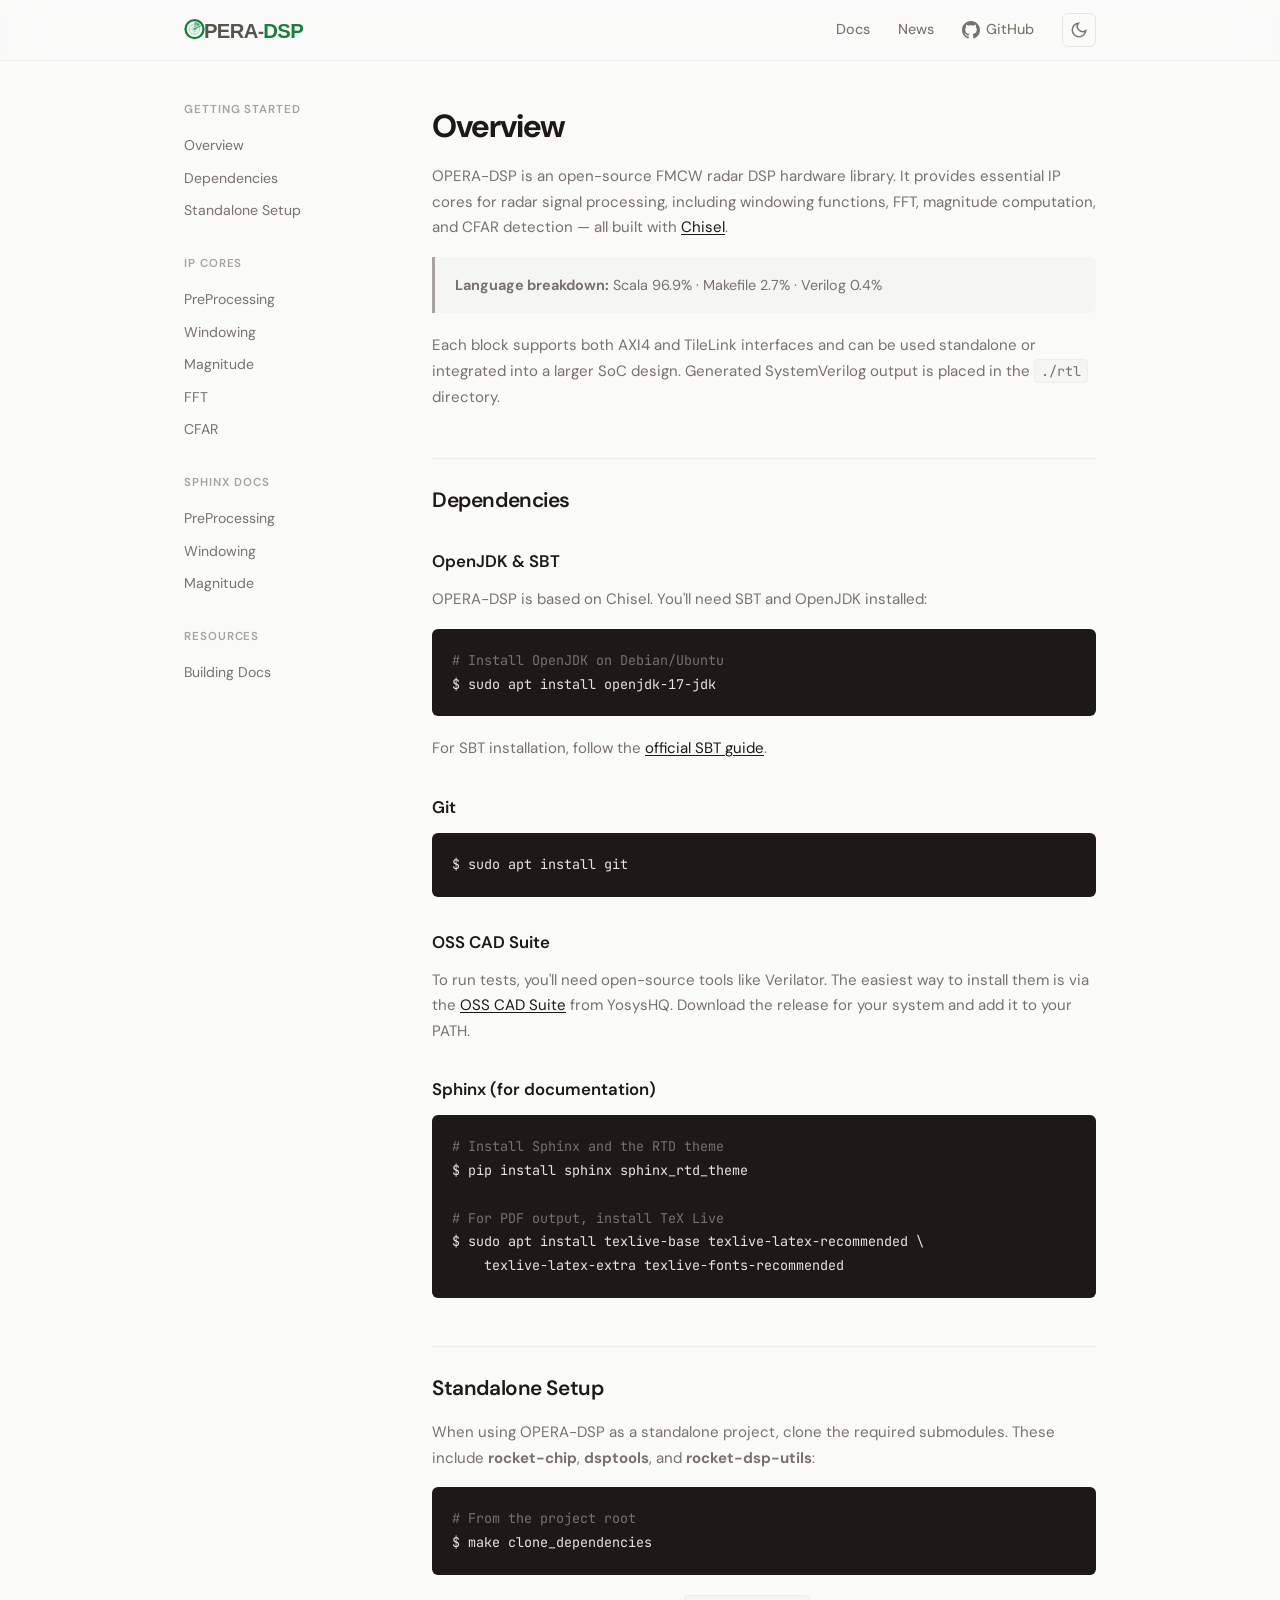
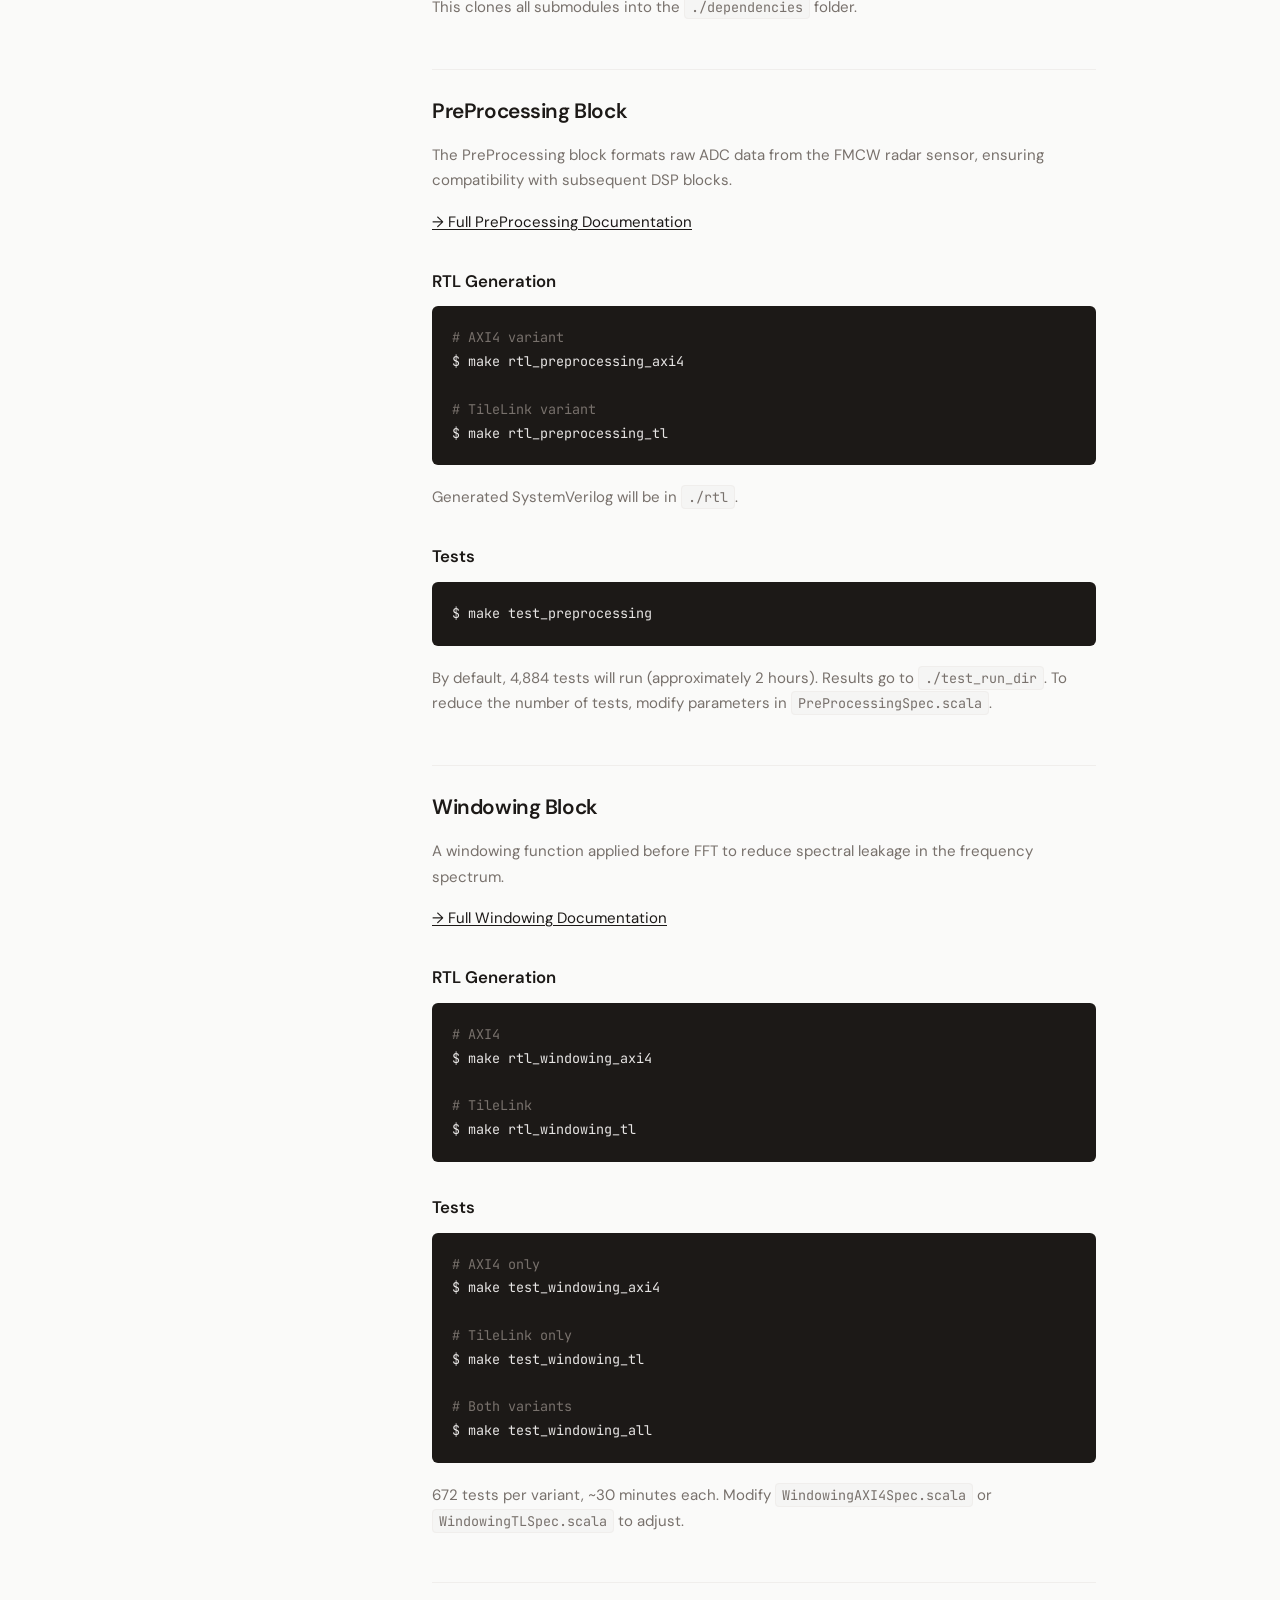
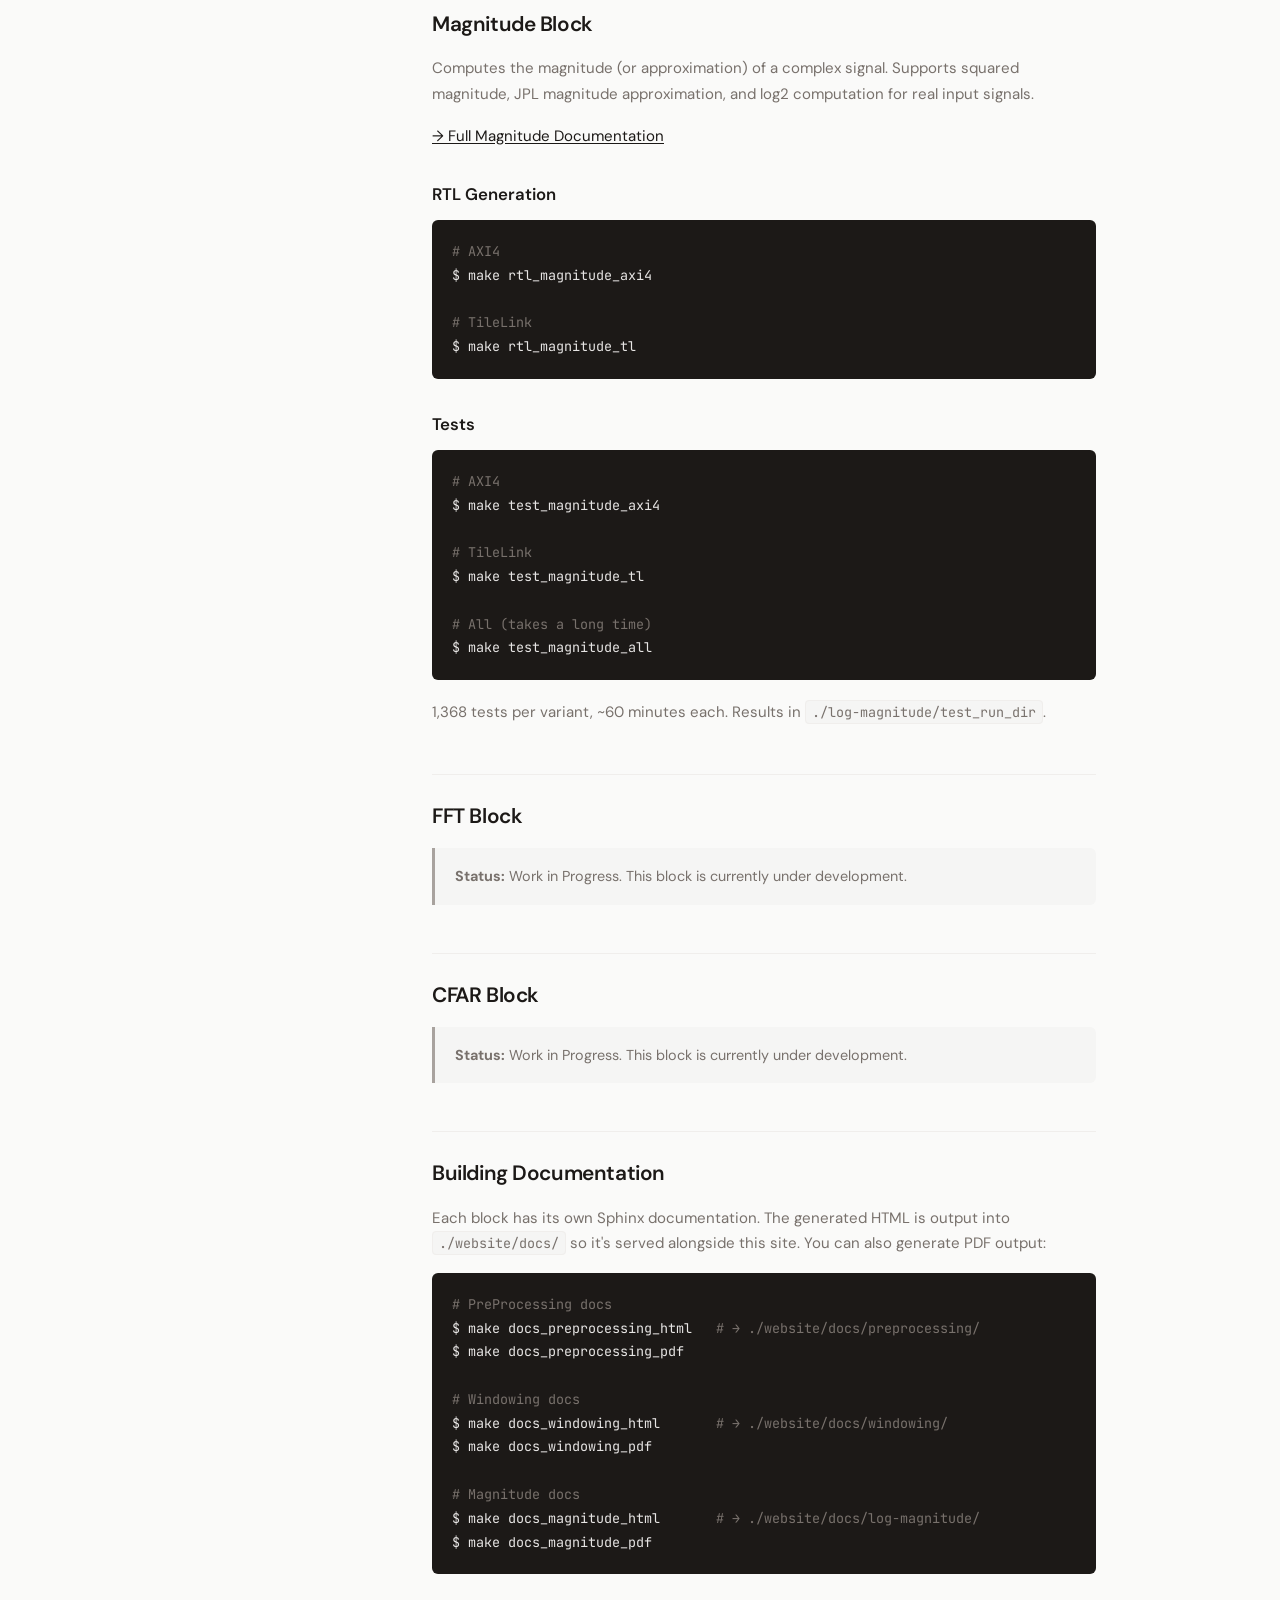
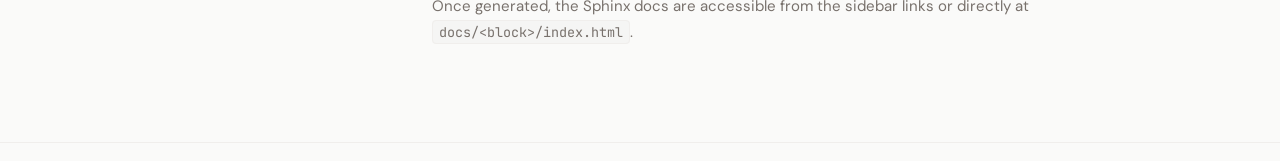
==== website/docs.html @ b38b95dd "added init website" ====
<!DOCTYPE html>
<html lang="en">
<head>
  <meta charset="UTF-8">
  <meta name="viewport" content="width=device-width, initial-scale=1.0">
  <title>Docs — OPERA-DSP</title>
  <link rel="preconnect" href="https://fonts.googleapis.com">
  <link href="https://fonts.googleapis.com/css2?family=DM+Sans:ital,opsz,wght@0,9..40,300;0,9..40,400;0,9..40,500;0,9..40,600;0,9..40,700;1,9..40,400&family=JetBrains+Mono:wght@400;500&display=swap" rel="stylesheet">
  <link rel="stylesheet" href="style.css">
  <script src="theme.js"></script>
</head>
<body>

  <nav class="nav">
    <div class="nav-inner">
      <a href="index.html" class="nav-logo">
        <img src="images/logo-light.svg" alt="OPERA-DSP" height="28" class="logo-light">
        <img src="images/logo-dark.svg" alt="OPERA-DSP" height="28" class="logo-dark">
      </a>
      <div class="nav-links">
        <a href="docs.html">Docs</a>
        <a href="news.html">News</a>
        <a href="https://github.com/opera-platform/opera-dsp" target="_blank" class="nav-github">
          <svg width="18" height="18" viewBox="0 0 24 24" fill="currentColor"><path d="M12 0c-6.626 0-12 5.373-12 12 0 5.302 3.438 9.8 8.207 11.387.599.111.793-.261.793-.577v-2.234c-3.338.726-4.033-1.416-4.033-1.416-.546-1.387-1.333-1.756-1.333-1.756-1.089-.745.083-.729.083-.729 1.205.084 1.839 1.237 1.839 1.237 1.07 1.834 2.807 1.304 3.492.997.107-.775.418-1.305.762-1.604-2.665-.305-5.467-1.334-5.467-5.931 0-1.311.469-2.381 1.236-3.221-.124-.303-.535-1.524.117-3.176 0 0 1.008-.322 3.301 1.23.957-.266 1.983-.399 3.003-.404 1.02.005 2.047.138 3.006.404 2.291-1.552 3.297-1.23 3.297-1.23.653 1.653.242 2.874.118 3.176.77.84 1.235 1.911 1.235 3.221 0 4.609-2.807 5.624-5.479 5.921.43.372.823 1.102.823 2.222v3.293c0 .319.192.694.801.576 4.765-1.589 8.199-6.086 8.199-11.386 0-6.627-5.373-12-12-12z"/></svg>
          GitHub
        </a>
        <button class="theme-toggle" onclick="toggleTheme()" aria-label="Toggle theme">
          <svg class="icon-moon" width="18" height="18" viewBox="0 0 24 24" fill="none" stroke="currentColor" stroke-width="2"><path d="M21 12.79A9 9 0 1111.21 3 7 7 0 0021 12.79z"/></svg>
          <svg class="icon-sun" width="18" height="18" viewBox="0 0 24 24" fill="none" stroke="currentColor" stroke-width="2"><circle cx="12" cy="12" r="5"/><line x1="12" y1="1" x2="12" y2="3"/><line x1="12" y1="21" x2="12" y2="23"/><line x1="4.22" y1="4.22" x2="5.64" y2="5.64"/><line x1="18.36" y1="18.36" x2="19.78" y2="19.78"/><line x1="1" y1="12" x2="3" y2="12"/><line x1="21" y1="12" x2="23" y2="12"/><line x1="4.22" y1="19.78" x2="5.64" y2="18.36"/><line x1="18.36" y1="5.64" x2="19.78" y2="4.22"/></svg>
        </button>
      </div>
      <button class="nav-toggle" aria-label="Menu">
        <span></span><span></span>
      </button>
    </div>
  </nav>

  <div class="mobile-menu">
    <a href="docs.html">Docs</a>
    <a href="news.html">News</a>
    <a href="https://github.com/opera-platform/opera-dsp" target="_blank">GitHub</a>
  </div>

  <div class="docs-layout">
    <aside class="docs-sidebar">
      <div class="docs-sidebar-group">
        <div class="docs-sidebar-label">Getting Started</div>
        <a href="#overview" class="active">Overview</a>
        <a href="#dependencies">Dependencies</a>
        <a href="#standalone">Standalone Setup</a>
      </div>
      <div class="docs-sidebar-group">
        <div class="docs-sidebar-label">IP Cores</div>
        <a href="#preprocessing">PreProcessing</a>
        <a href="#windowing">Windowing</a>
        <a href="#magnitude">Magnitude</a>
        <a href="#fft">FFT</a>
        <a href="#cfar">CFAR</a>
      </div>
      <div class="docs-sidebar-group">
        <div class="docs-sidebar-label">Sphinx Docs</div>
        <a href="docs/preprocessing/index.html">PreProcessing</a>
        <a href="docs/windowing/index.html">Windowing</a>
        <a href="docs/log-magnitude/index.html">Magnitude</a>
      </div>
      <div class="docs-sidebar-group">
        <div class="docs-sidebar-label">Resources</div>
        <a href="#documentation">Building Docs</a>
      </div>
    </aside>

    <main class="docs-content">
      <h1 id="overview">Overview</h1>
      <p>
        OPERA-DSP is an open-source FMCW radar DSP hardware library. It provides essential IP cores
        for radar signal processing, including windowing functions, FFT, magnitude computation,
        and CFAR detection — all built with <a href="https://www.chisel-lang.org/" target="_blank">Chisel</a>.
      </p>

      <div class="callout">
        <p><strong>Language breakdown:</strong> Scala 96.9% · Makefile 2.7% · Verilog 0.4%</p>
      </div>

      <p>
        Each block supports both AXI4 and TileLink interfaces and can be used standalone or
        integrated into a larger SoC design. Generated SystemVerilog output is placed in the
        <code>./rtl</code> directory.
      </p>

      <h2 id="dependencies">Dependencies</h2>

      <h3>OpenJDK &amp; SBT</h3>
      <p>OPERA-DSP is based on Chisel. You'll need SBT and OpenJDK installed:</p>
      <pre><code><span class="cm"># Install OpenJDK on Debian/Ubuntu</span>
$ sudo apt install openjdk-17-jdk</code></pre>
      <p>For SBT installation, follow the <a href="https://www.scala-sbt.org/1.x/docs/Installing-sbt-on-Linux.html" target="_blank">official SBT guide</a>.</p>

      <h3>Git</h3>
      <pre><code>$ sudo apt install git</code></pre>

      <h3>OSS CAD Suite</h3>
      <p>
        To run tests, you'll need open-source tools like Verilator. The easiest way to install them
        is via the <a href="https://github.com/YosysHQ/oss-cad-suite-build" target="_blank">OSS CAD Suite</a>
        from YosysHQ. Download the release for your system and add it to your PATH.
      </p>

      <h3>Sphinx (for documentation)</h3>
      <pre><code><span class="cm"># Install Sphinx and the RTD theme</span>
$ pip install sphinx sphinx_rtd_theme

<span class="cm"># For PDF output, install TeX Live</span>
$ sudo apt install texlive-base texlive-latex-recommended \
    texlive-latex-extra texlive-fonts-recommended</code></pre>

      <h2 id="standalone">Standalone Setup</h2>
      <p>
        When using OPERA-DSP as a standalone project, clone the required submodules.
        These include <strong>rocket-chip</strong>, <strong>dsptools</strong>, and <strong>rocket-dsp-utils</strong>:
      </p>
      <pre><code><span class="cm"># From the project root</span>
$ make clone_dependencies</code></pre>
      <p>This clones all submodules into the <code>./dependencies</code> folder.</p>

      <h2 id="preprocessing">PreProcessing Block</h2>
      <p>
        The PreProcessing block formats raw ADC data from the FMCW radar sensor, ensuring
        compatibility with subsequent DSP blocks.
      </p>
      <p>
        <a href="docs/preprocessing/index.html">→ Full PreProcessing Documentation</a>
      </p>

      <h3>RTL Generation</h3>
      <pre><code><span class="cm"># AXI4 variant</span>
$ make rtl_preprocessing_axi4

<span class="cm"># TileLink variant</span>
$ make rtl_preprocessing_tl</code></pre>
      <p>Generated SystemVerilog will be in <code>./rtl</code>.</p>

      <h3>Tests</h3>
      <pre><code>$ make test_preprocessing</code></pre>
      <p>
        By default, 4,884 tests will run (approximately 2 hours). Results go to <code>./test_run_dir</code>.
        To reduce the number of tests, modify parameters in
        <code>PreProcessingSpec.scala</code>.
      </p>

      <h2 id="windowing">Windowing Block</h2>
      <p>
        A windowing function applied before FFT to reduce spectral leakage in the frequency spectrum.
      </p>
      <p>
        <a href="docs/windowing/index.html">→ Full Windowing Documentation</a>
      </p>

      <h3>RTL Generation</h3>
      <pre><code><span class="cm"># AXI4</span>
$ make rtl_windowing_axi4

<span class="cm"># TileLink</span>
$ make rtl_windowing_tl</code></pre>

      <h3>Tests</h3>
      <pre><code><span class="cm"># AXI4 only</span>
$ make test_windowing_axi4

<span class="cm"># TileLink only</span>
$ make test_windowing_tl

<span class="cm"># Both variants</span>
$ make test_windowing_all</code></pre>
      <p>
        672 tests per variant, ~30 minutes each. Modify <code>WindowingAXI4Spec.scala</code>
        or <code>WindowingTLSpec.scala</code> to adjust.
      </p>

      <h2 id="magnitude">Magnitude Block</h2>
      <p>
        Computes the magnitude (or approximation) of a complex signal. Supports squared magnitude,
        JPL magnitude approximation, and log2 computation for real input signals.
      </p>
      <p>
        <a href="docs/log-magnitude/index.html">→ Full Magnitude Documentation</a>
      </p>

      <h3>RTL Generation</h3>
      <pre><code><span class="cm"># AXI4</span>
$ make rtl_magnitude_axi4

<span class="cm"># TileLink</span>
$ make rtl_magnitude_tl</code></pre>

      <h3>Tests</h3>
      <pre><code><span class="cm"># AXI4</span>
$ make test_magnitude_axi4

<span class="cm"># TileLink</span>
$ make test_magnitude_tl

<span class="cm"># All (takes a long time)</span>
$ make test_magnitude_all</code></pre>
      <p>
        1,368 tests per variant, ~60 minutes each. Results in <code>./log-magnitude/test_run_dir</code>.
      </p>

      <h2 id="fft">FFT Block</h2>
      <div class="callout">
        <p><strong>Status:</strong> Work in Progress. This block is currently under development.</p>
      </div>

      <h2 id="cfar">CFAR Block</h2>
      <div class="callout">
        <p><strong>Status:</strong> Work in Progress. This block is currently under development.</p>
      </div>

      <h2 id="documentation">Building Documentation</h2>
      <p>
        Each block has its own Sphinx documentation. The generated HTML is output into
        <code>./website/docs/</code> so it's served alongside this site. You can also generate
        PDF output:
      </p>
      <pre><code><span class="cm"># PreProcessing docs</span>
$ make docs_preprocessing_html   <span class="cm"># → ./website/docs/preprocessing/</span>
$ make docs_preprocessing_pdf

<span class="cm"># Windowing docs</span>
$ make docs_windowing_html       <span class="cm"># → ./website/docs/windowing/</span>
$ make docs_windowing_pdf

<span class="cm"># Magnitude docs</span>
$ make docs_magnitude_html       <span class="cm"># → ./website/docs/log-magnitude/</span>
$ make docs_magnitude_pdf</code></pre>
      <p>
        Once generated, the Sphinx docs are accessible from the sidebar links or directly
        at <code>docs/&lt;block&gt;/index.html</code>.
      </p>

    </main>
  </div>

  <footer class="footer">
    <div class="footer-inner">
      <div class="footer-left">
        <img src="images/logo-light.svg" alt="OPERA-DSP" height="18" class="logo-light">
        <img src="images/logo-dark.svg" alt="OPERA-DSP" height="18" class="logo-dark">
      </div>
      <div class="footer-right">
        <a href="docs.html">Docs</a>
        <a href="news.html">News</a>
        <a href="https://github.com/opera-platform/opera-dsp" target="_blank">GitHub</a>
      </div>
    </div>
  </footer>

  <script>
    const toggle = document.querySelector('.nav-toggle');
    const mobileMenu = document.querySelector('.mobile-menu');
    toggle.addEventListener('click', () => {
      toggle.classList.toggle('active');
      mobileMenu.classList.toggle('open');
    });

    const sections = document.querySelectorAll('[id]');
    const sidebarLinks = document.querySelectorAll('.docs-sidebar a');
    window.addEventListener('scroll', () => {
      let current = '';
      sections.forEach(s => {
        if (window.scrollY >= s.offsetTop - 100) current = s.id;
      });
      sidebarLinks.forEach(a => {
        a.classList.toggle('active', a.getAttribute('href') === '#' + current);
      });
    });
  </script>

</body>
</html>
---- website/style.css ----
/* ============================================
   OPERA-DSP — Clean Minimal Design System
   ============================================ */

:root {
  --bg: #fafaf9;
  --bg-alt: #f5f5f4;
  --surface: #ffffff;
  --border: #e7e5e4;
  --border-light: #f0eeec;
  --text: #1c1917;
  --text-secondary: #78716c;
  --text-tertiary: #a8a29e;
  --accent: #1c1917;
  --accent-soft: #292524;
  --accent-bg: #f5f5f4;
  --btn-bg: #1c1917;
  --btn-text: #ffffff;
  --btn-hover: #292524;
  --code-bg: #1c1917;
  --code-text: #e7e5e4;
  --green: #16a34a;
  --radius: 10px;
  --radius-sm: 6px;
  --font: 'DM Sans', -apple-system, sans-serif;
  --mono: 'JetBrains Mono', monospace;
  --nav-bg: rgba(250, 250, 249, 0.85);
}

[data-theme="dark"] {
  --bg: #0d1117;
  --bg-alt: #161b22;
  --surface: #161b22;
  --border: #30363d;
  --border-light: #21262d;
  --text: #e6edf3;
  --text-secondary: #8b949e;
  --text-tertiary: #6e7681;
  --accent: #e6edf3;
  --accent-soft: #c9d1d9;
  --accent-bg: #161b22;
  --btn-bg: #16a34a;
  --btn-text: #0d1117;
  --btn-hover: #15803d;
  --code-bg: #161b22;
  --code-text: #e6edf3;
  --green: #4ade80;
  --nav-bg: rgba(13, 17, 23, 0.85);
}

/* Theme toggle button */
.theme-toggle {
  background: none;
  border: 1px solid var(--border);
  border-radius: var(--radius-sm);
  cursor: pointer;
  width: 34px;
  height: 34px;
  display: flex;
  align-items: center;
  justify-content: center;
  color: var(--text-secondary);
  transition: color 0.2s, border-color 0.2s;
}

.theme-toggle:hover {
  color: var(--text);
  border-color: var(--text-tertiary);
}

/* Logo switching — default to light, switch on dark */
.logo-dark { display: none !important; }
.logo-light { display: inline !important; }

[data-theme="dark"] .logo-dark { display: inline !important; }
[data-theme="dark"] .logo-light { display: none !important; }

/* Theme toggle icons — default to moon (switch to dark), show sun in dark mode */
.theme-toggle .icon-sun { display: none; }
.theme-toggle .icon-moon { display: block; }

[data-theme="dark"] .theme-toggle .icon-sun { display: block; }
[data-theme="dark"] .theme-toggle .icon-moon { display: none; }

*, *::before, *::after { margin: 0; padding: 0; box-sizing: border-box; }

html { scroll-behavior: smooth; }

body {
  font-family: var(--font);
  color: var(--text);
  background: var(--bg);
  line-height: 1.6;
  -webkit-font-smoothing: antialiased;
  transition: background-color 0.3s, color 0.3s;
}

a { color: var(--text); }

.container {
  max-width: 960px;
  margin: 0 auto;
  padding: 0 24px;
}

/* ---- Navigation ---- */

.nav {
  position: sticky;
  top: 0;
  z-index: 100;
  background: var(--nav-bg);
  backdrop-filter: blur(16px);
  -webkit-backdrop-filter: blur(16px);
  border-bottom: 1px solid var(--border-light);
}

.nav-inner {
  max-width: 960px;
  margin: 0 auto;
  padding: 0 24px;
  height: 60px;
  display: flex;
  align-items: center;
  justify-content: space-between;
}

.nav-logo {
  font-weight: 600;
  font-size: 1.05rem;
  color: var(--text);
  text-decoration: none;
  display: flex;
  align-items: center;
  gap: 6px;
  letter-spacing: -0.01em;
}

.logo-icon {
  font-size: 1.2rem;
  color: var(--text);
}

.nav-links {
  display: flex;
  align-items: center;
  gap: 28px;
}

.nav-links a {
  color: var(--text-secondary);
  text-decoration: none;
  font-size: 0.9rem;
  font-weight: 450;
  transition: color 0.2s;
}

.nav-links a:hover { color: var(--text); }

.nav-github {
  display: flex !important;
  align-items: center;
  gap: 6px;
}

.nav-toggle {
  display: none;
  background: none;
  border: none;
  cursor: pointer;
  width: 32px;
  height: 32px;
  flex-direction: column;
  justify-content: center;
  align-items: center;
  gap: 5px;
}

.nav-toggle span {
  display: block;
  width: 20px;
  height: 1.5px;
  background: var(--text);
  transition: all 0.3s;
}

.nav-toggle.active span:first-child { transform: rotate(45deg) translate(2.5px, 2.5px); }
.nav-toggle.active span:last-child { transform: rotate(-45deg) translate(2.5px, -2.5px); }

.mobile-menu {
  display: none;
  position: fixed;
  top: 60px;
  left: 0;
  right: 0;
  background: var(--bg);
  border-bottom: 1px solid var(--border);
  padding: 16px 24px;
  flex-direction: column;
  gap: 12px;
  z-index: 99;
}

.mobile-menu.open { display: flex; }

.mobile-menu a {
  color: var(--text-secondary);
  text-decoration: none;
  font-size: 0.95rem;
  padding: 8px 0;
}

@media (max-width: 640px) {
  .nav-links { display: none; }
  .nav-toggle { display: flex; }
}

/* ---- Hero ---- */

.hero {
  max-width: 960px;
  margin: 0 auto;
  padding: 80px 24px 64px;
  text-align: center;
}

.hero-badge {
  display: inline-block;
  font-size: 0.78rem;
  font-weight: 500;
  color: var(--text-secondary);
  background: var(--bg-alt);
  border: 1px solid var(--border);
  padding: 5px 14px;
  border-radius: 100px;
  margin-bottom: 28px;
  letter-spacing: 0.02em;
}

.hero h1 {
  font-size: clamp(2.2rem, 5vw, 3.4rem);
  font-weight: 700;
  line-height: 1.12;
  letter-spacing: -0.035em;
  margin-bottom: 20px;
  color: var(--text);
}

.hero-logo {
  margin-bottom: 20px;
  display: flex;
  justify-content: center;
}

.hero-logo img {
  max-width: 100%;
  height: auto;
}

.hero-tagline {
  font-size: clamp(1.4rem, 3vw, 2rem);
  font-weight: 600;
  line-height: 1.25;
  letter-spacing: -0.025em;
  margin-bottom: 20px;
  color: var(--text-secondary);
}

.hero-accent {
  color: var(--text-secondary);
}

.hero-sub {
  font-size: 1.1rem;
  color: var(--text-secondary);
  max-width: 560px;
  margin: 0 auto 36px;
  line-height: 1.65;
  font-weight: 400;
}

.hero-actions {
  display: flex;
  align-items: center;
  justify-content: center;
  gap: 16px;
  flex-wrap: wrap;
}

.btn {
  display: inline-flex;
  align-items: center;
  gap: 8px;
  padding: 11px 24px;
  border-radius: var(--radius-sm);
  font-size: 0.9rem;
  font-weight: 500;
  font-family: var(--font);
  text-decoration: none;
  transition: all 0.2s;
  cursor: pointer;
  border: none;
}

.btn-primary {
  background: var(--btn-bg);
  color: var(--btn-text);
}

.btn-primary:hover {
  background: var(--btn-hover);
  transform: translateY(-1px);
  box-shadow: 0 4px 12px rgba(0,0,0,0.12);
}

.btn-outline {
  background: transparent;
  color: var(--text);
  border: 1px solid var(--border);
}

.btn-outline:hover {
  background: var(--bg-alt);
  border-color: var(--text-tertiary);
}

.hero-install {
  display: flex;
  align-items: center;
  background: var(--code-bg);
  border-radius: var(--radius-sm);
  padding: 10px 12px 10px 18px;
  gap: 12px;
}

.hero-install code {
  font-family: var(--mono);
  font-size: 0.8rem;
  color: var(--code-text);
  letter-spacing: -0.01em;
  white-space: nowrap;
}

.copy-btn {
  background: none;
  border: none;
  color: var(--text-tertiary);
  cursor: pointer;
  padding: 4px;
  display: flex;
  transition: color 0.2s;
  flex-shrink: 0;
}

.copy-btn:hover { color: white; }

/* ---- Section Label ---- */

.section-label {
  font-size: 0.78rem;
  font-weight: 600;
  text-transform: uppercase;
  letter-spacing: 0.08em;
  color: var(--text-tertiary);
  margin-bottom: 32px;
  text-align: center;
}

/* ---- Features ---- */

.features {
  padding: 64px 0 80px;
}

.features-grid {
  display: grid;
  grid-template-columns: repeat(3, 1fr);
  gap: 16px;
}

.feature-card {
  padding: 28px 24px;
  border-radius: var(--radius);
  border: 1px solid var(--border-light);
  background: var(--surface);
  transition: all 0.3s ease;
  opacity: 0;
  transform: translateY(16px);
}

.feature-card.visible {
  opacity: 1;
  transform: translateY(0);
}

.feature-card:hover {
  border-color: var(--border);
  box-shadow: 0 2px 12px rgba(0,0,0,0.04);
}

.feature-icon {
  font-size: 1.4rem;
  margin-bottom: 14px;
}

.feature-card h3 {
  font-size: 0.95rem;
  font-weight: 600;
  margin-bottom: 8px;
  letter-spacing: -0.01em;
}

.feature-card p {
  font-size: 0.87rem;
  color: var(--text-secondary);
  line-height: 1.55;
}

.feature-card em {
  color: var(--text-tertiary);
  font-style: italic;
}

@media (max-width: 768px) {
  .features-grid { grid-template-columns: repeat(2, 1fr); }
}

@media (max-width: 480px) {
  .features-grid { grid-template-columns: 1fr; }
}

/* ---- Code Section ---- */

.code-section {
  padding: 0 0 80px;
}

.code-block {
  background: var(--code-bg);
  border-radius: var(--radius);
  overflow: hidden;
  opacity: 0;
  transform: translateY(16px);
  transition: all 0.4s ease;
}

.code-block.visible {
  opacity: 1;
  transform: translateY(0);
}

.code-header {
  display: flex;
  align-items: center;
  gap: 6px;
  padding: 14px 20px;
  border-bottom: 1px solid rgba(255,255,255,0.06);
}

.code-dot {
  width: 10px;
  height: 10px;
  border-radius: 50%;
  background: rgba(255,255,255,0.1);
}

.code-filename {
  font-family: var(--mono);
  font-size: 0.78rem;
  color: var(--text-tertiary);
  margin-left: 8px;
}

.code-block pre {
  padding: 24px 20px;
  overflow-x: auto;
}

.code-block code {
  font-family: var(--mono);
  font-size: 0.85rem;
  line-height: 1.7;
  color: var(--code-text);
}

.kw { color: #c084fc; }
.str { color: #86efac; }
.fn { color: #93c5fd; }
.cm { color: #78716c; }

/* ---- Stack / Built With Section ---- */

.stack-section {
  padding: 0 0 80px;
}

.stack-grid {
  display: grid;
  grid-template-columns: repeat(4, 1fr);
  gap: 12px;
  max-width: 960px;
  margin: 0 auto;
}

.stack-item {
  text-align: center;
  padding: 24px 16px;
  border: 1px solid var(--border-light);
  border-radius: var(--radius);
  background: var(--surface);
  transition: border-color 0.2s;
}

.stack-item:hover {
  border-color: var(--border);
}

.stack-item strong {
  display: block;
  font-size: 0.92rem;
  font-weight: 600;
  margin-bottom: 4px;
  letter-spacing: -0.01em;
}

.stack-item span {
  font-size: 0.8rem;
  color: var(--text-tertiary);
}

@media (max-width: 640px) {
  .stack-grid { grid-template-columns: repeat(2, 1fr); }
}

/* ---- CTA ---- */

.cta {
  text-align: center;
  padding: 64px 24px;
  margin: 0 auto;
  max-width: 960px;
  border-top: 1px solid var(--border-light);
  opacity: 0;
  transform: translateY(16px);
  transition: all 0.4s ease;
}

.cta.visible {
  opacity: 1;
  transform: translateY(0);
}

.cta h2 {
  font-size: 1.8rem;
  font-weight: 700;
  letter-spacing: -0.03em;
  margin-bottom: 10px;
}

.cta p {
  color: var(--text-secondary);
  margin-bottom: 28px;
  font-size: 1.02rem;
}

.cta-actions {
  display: flex;
  gap: 12px;
  justify-content: center;
  flex-wrap: wrap;
}

/* ---- Footer ---- */

.footer {
  border-top: 1px solid var(--border-light);
  padding: 24px 0;
}

.footer-inner {
  max-width: 960px;
  margin: 0 auto;
  padding: 0 24px;
  display: flex;
  align-items: center;
  justify-content: space-between;
  font-size: 0.84rem;
  color: var(--text-tertiary);
}

.footer-left {
  display: flex;
  align-items: center;
  gap: 6px;
}

.footer-sep { opacity: 0.4; }

.footer-right {
  display: flex;
  gap: 20px;
}

.footer-right a {
  color: var(--text-tertiary);
  text-decoration: none;
  transition: color 0.2s;
}

.footer-right a:hover { color: var(--text); }

@media (max-width: 480px) {
  .footer-inner { flex-direction: column; gap: 12px; }
}

/* ============================================
   Docs Page
   ============================================ */

.docs-layout {
  max-width: 960px;
  margin: 0 auto;
  padding: 40px 24px 80px;
  display: grid;
  grid-template-columns: 200px 1fr;
  gap: 48px;
}

.docs-sidebar {
  position: sticky;
  top: 80px;
  align-self: start;
}

.docs-sidebar-group {
  margin-bottom: 28px;
}

.docs-sidebar-label {
  font-size: 0.72rem;
  font-weight: 600;
  text-transform: uppercase;
  letter-spacing: 0.08em;
  color: var(--text-tertiary);
  margin-bottom: 10px;
}

.docs-sidebar a {
  display: block;
  font-size: 0.88rem;
  color: var(--text-secondary);
  text-decoration: none;
  padding: 5px 0;
  transition: color 0.2s;
}

.docs-sidebar a:hover,
.docs-sidebar a.active {
  color: var(--text);
}

.docs-sidebar a.active {
  font-weight: 500;
}

.docs-content h1 {
  font-size: 2rem;
  font-weight: 700;
  letter-spacing: -0.03em;
  margin-bottom: 12px;
}

.docs-content h2 {
  font-size: 1.3rem;
  font-weight: 600;
  letter-spacing: -0.02em;
  margin-top: 48px;
  margin-bottom: 16px;
  padding-top: 24px;
  border-top: 1px solid var(--border-light);
}

.docs-content h3 {
  font-size: 1.05rem;
  font-weight: 600;
  margin-top: 32px;
  margin-bottom: 12px;
}

.docs-content p {
  color: var(--text-secondary);
  font-size: 0.94rem;
  line-height: 1.7;
  margin-bottom: 16px;
}

.docs-content a {
  color: var(--text);
  text-decoration: underline;
  text-underline-offset: 2px;
}

.docs-content a:hover {
  color: var(--text-secondary);
}

.docs-content code {
  font-family: var(--mono);
  font-size: 0.84rem;
  background: var(--bg-alt);
  border: 1px solid var(--border-light);
  padding: 2px 6px;
  border-radius: 4px;
}

.docs-content pre {
  background: var(--code-bg);
  border-radius: var(--radius-sm);
  padding: 20px;
  margin-bottom: 20px;
  overflow-x: auto;
}

.docs-content pre code {
  background: none;
  border: none;
  padding: 0;
  color: var(--code-text);
  font-size: 0.84rem;
  line-height: 1.7;
}

.docs-content ul {
  padding-left: 20px;
  margin-bottom: 16px;
}

.docs-content li {
  color: var(--text-secondary);
  font-size: 0.94rem;
  line-height: 1.7;
  margin-bottom: 6px;
}

.docs-content .callout {
  background: var(--bg-alt);
  border-left: 3px solid var(--text-tertiary);
  padding: 16px 20px;
  border-radius: 0 var(--radius-sm) var(--radius-sm) 0;
  margin-bottom: 20px;
}

.docs-content .callout p {
  margin-bottom: 0;
  font-size: 0.9rem;
}

@media (max-width: 768px) {
  .docs-layout {
    grid-template-columns: 1fr;
    gap: 0;
  }
  .docs-sidebar {
    position: relative;
    top: 0;
    border-bottom: 1px solid var(--border-light);
    padding-bottom: 20px;
    margin-bottom: 32px;
    display: flex;
    flex-wrap: wrap;
    gap: 0 24px;
  }
  .docs-sidebar-group { margin-bottom: 12px; }
  .docs-sidebar a { display: inline; padding: 4px 0; }
}

/* ============================================
   News Page
   ============================================ */

.news-page {
  max-width: 640px;
  margin: 0 auto;
  padding: 48px 24px 80px;
}

.news-page > h1 {
  font-size: 2rem;
  font-weight: 700;
  letter-spacing: -0.03em;
  margin-bottom: 8px;
}

.news-page > p {
  color: var(--text-secondary);
  font-size: 0.95rem;
  margin-bottom: 40px;
}

.news-item {
  padding: 28px 0;
  border-top: 1px solid var(--border-light);
}

.news-date {
  font-size: 0.78rem;
  font-weight: 500;
  color: var(--text-tertiary);
  text-transform: uppercase;
  letter-spacing: 0.04em;
  margin-bottom: 8px;
}

.news-item h2 {
  font-size: 1.2rem;
  font-weight: 600;
  letter-spacing: -0.02em;
  margin-bottom: 8px;
}

.news-item h2 a {
  color: var(--text);
  text-decoration: none;
}

.news-item h2 a:hover {
  text-decoration: underline;
  text-underline-offset: 3px;
}

.news-item p {
  color: var(--text-secondary);
  font-size: 0.92rem;
  line-height: 1.65;
}

.news-tag {
  display: inline-block;
  font-size: 0.72rem;
  font-weight: 500;
  color: var(--text-secondary);
  background: var(--bg-alt);
  border: 1px solid var(--border-light);
  padding: 3px 10px;
  border-radius: 100px;
  margin-top: 12px;
}
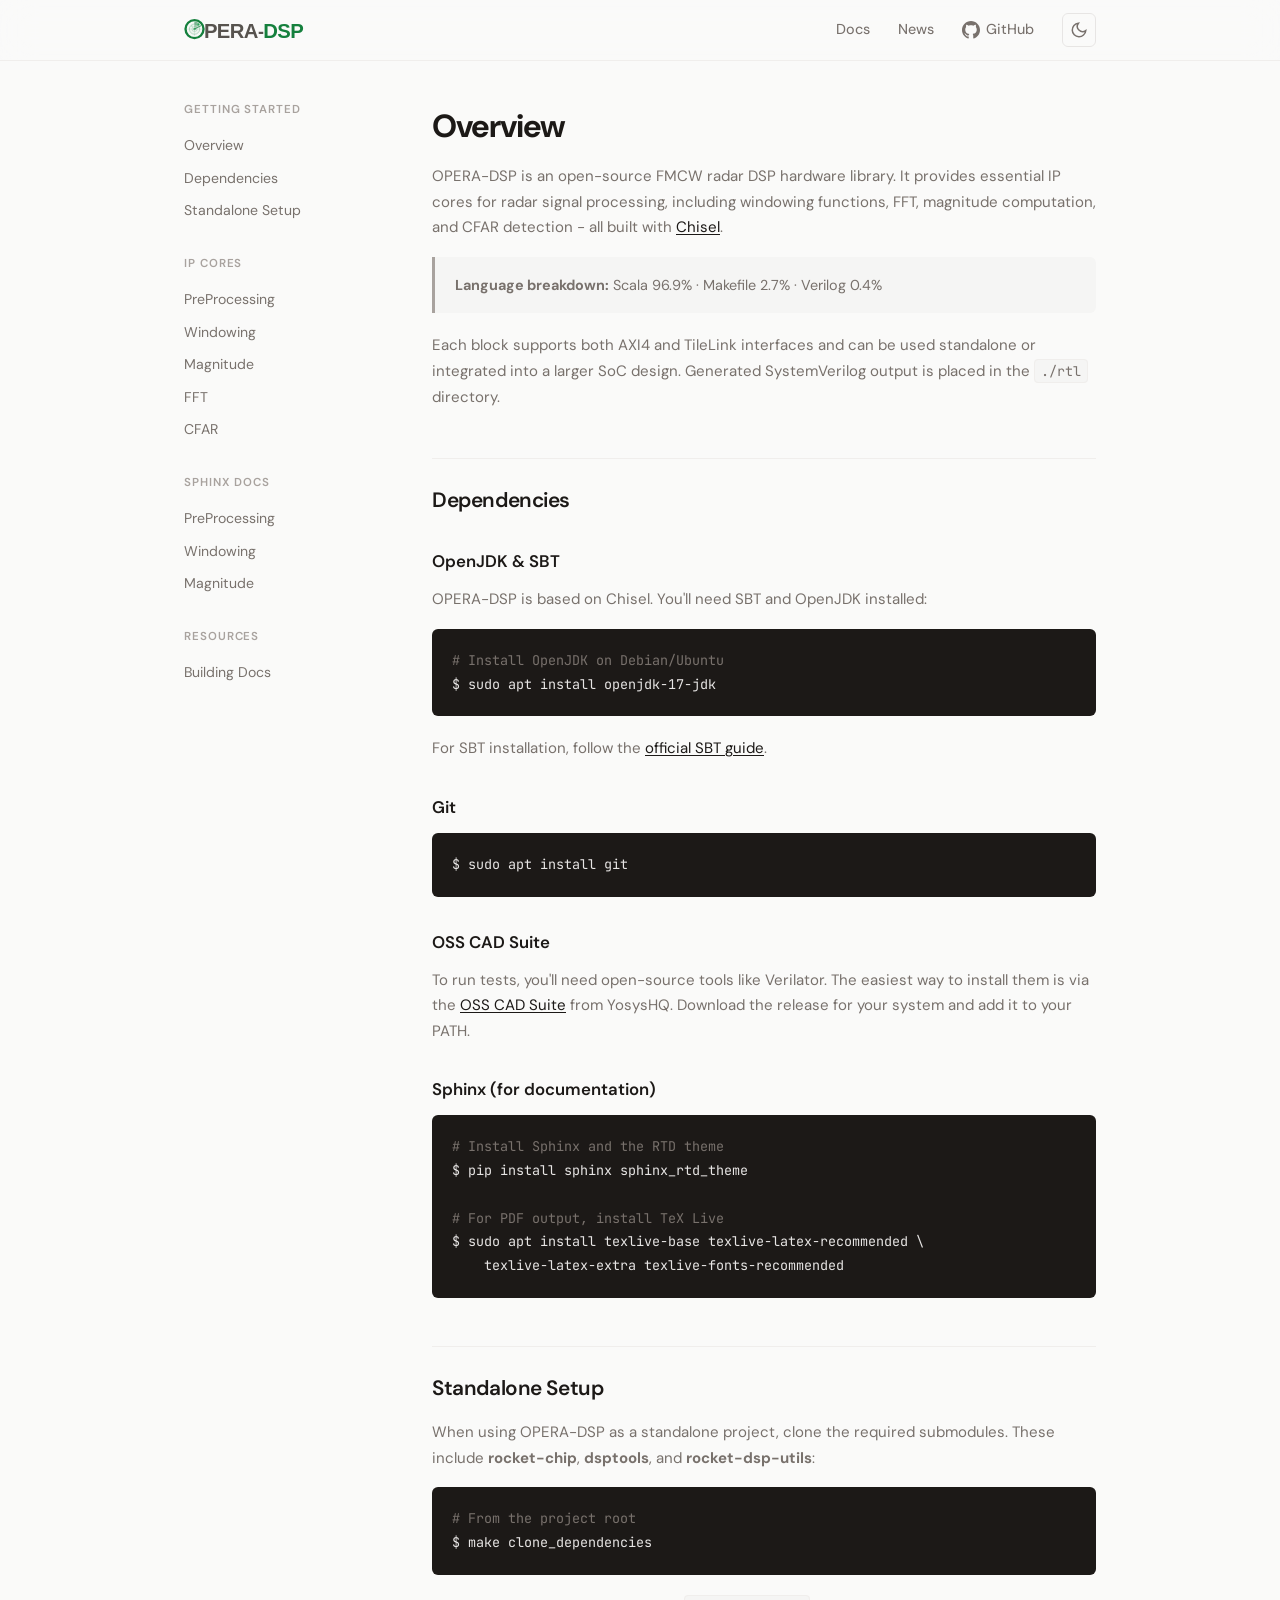
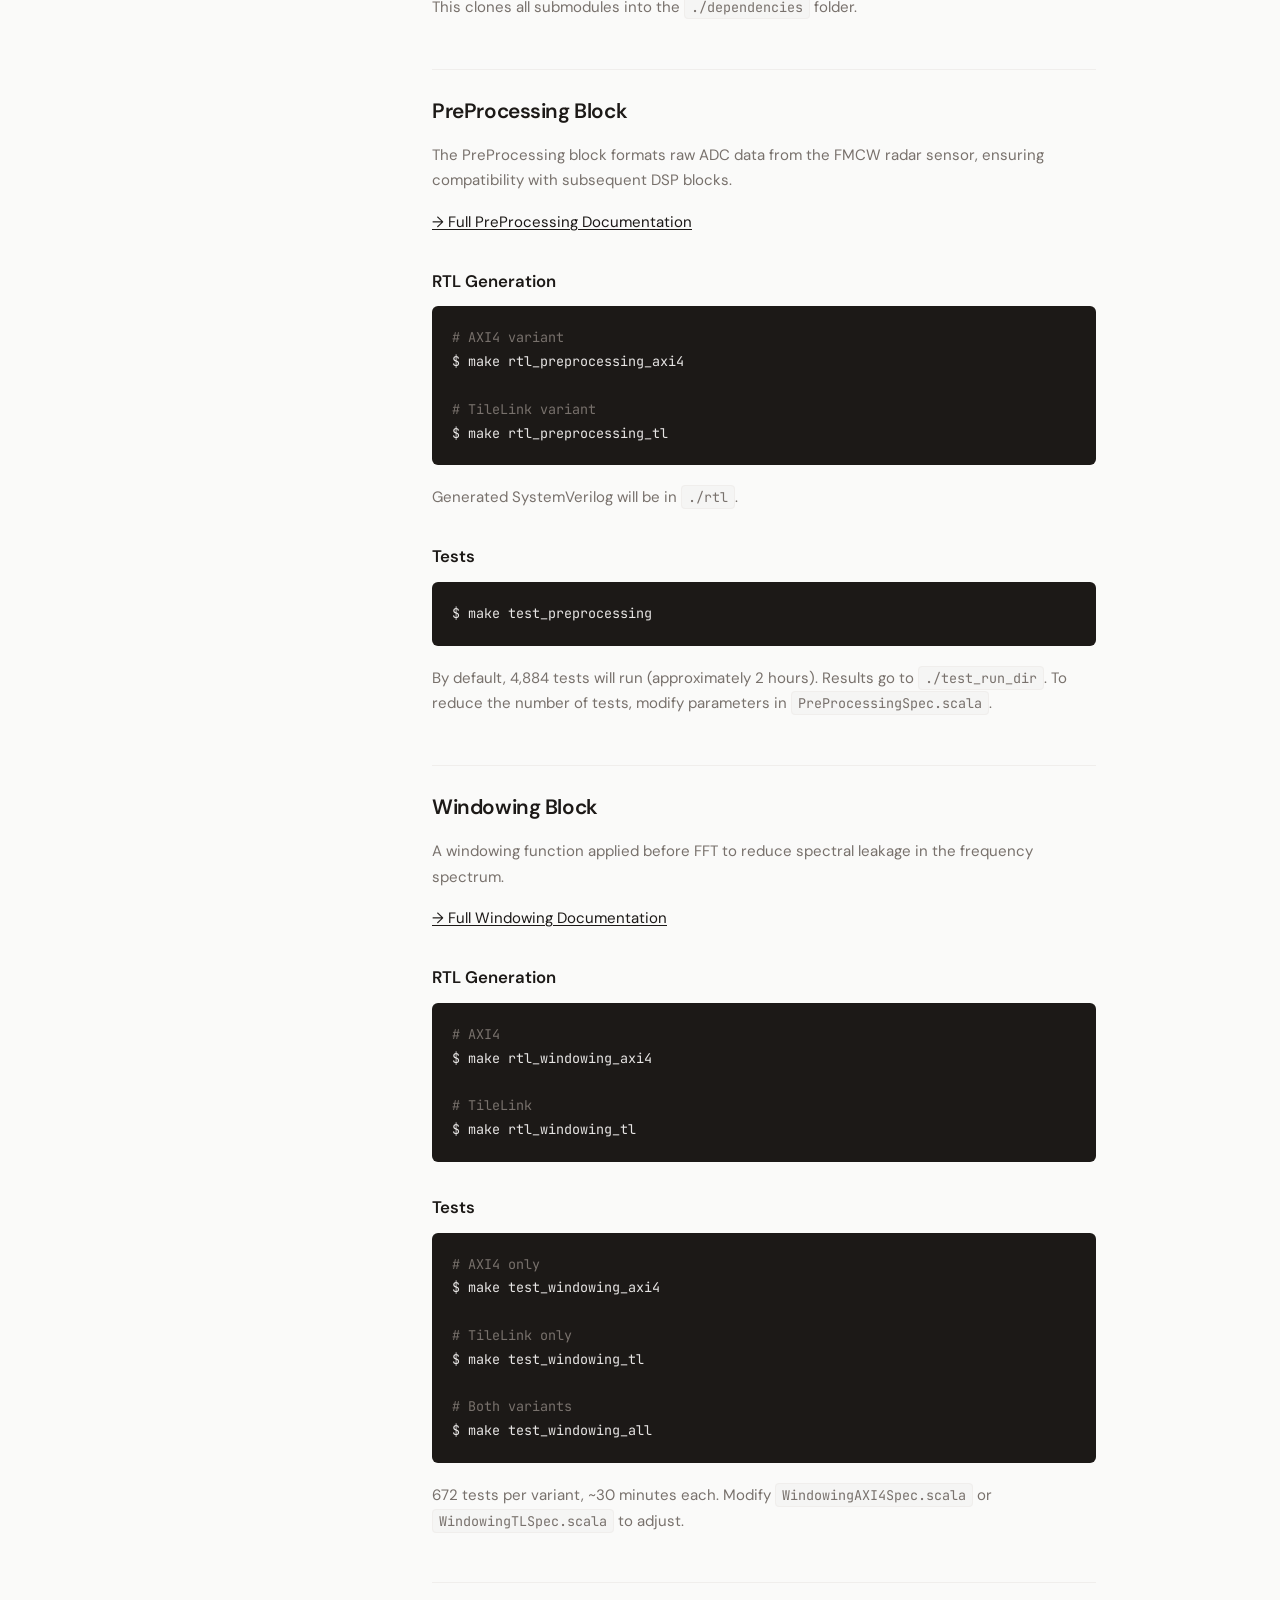
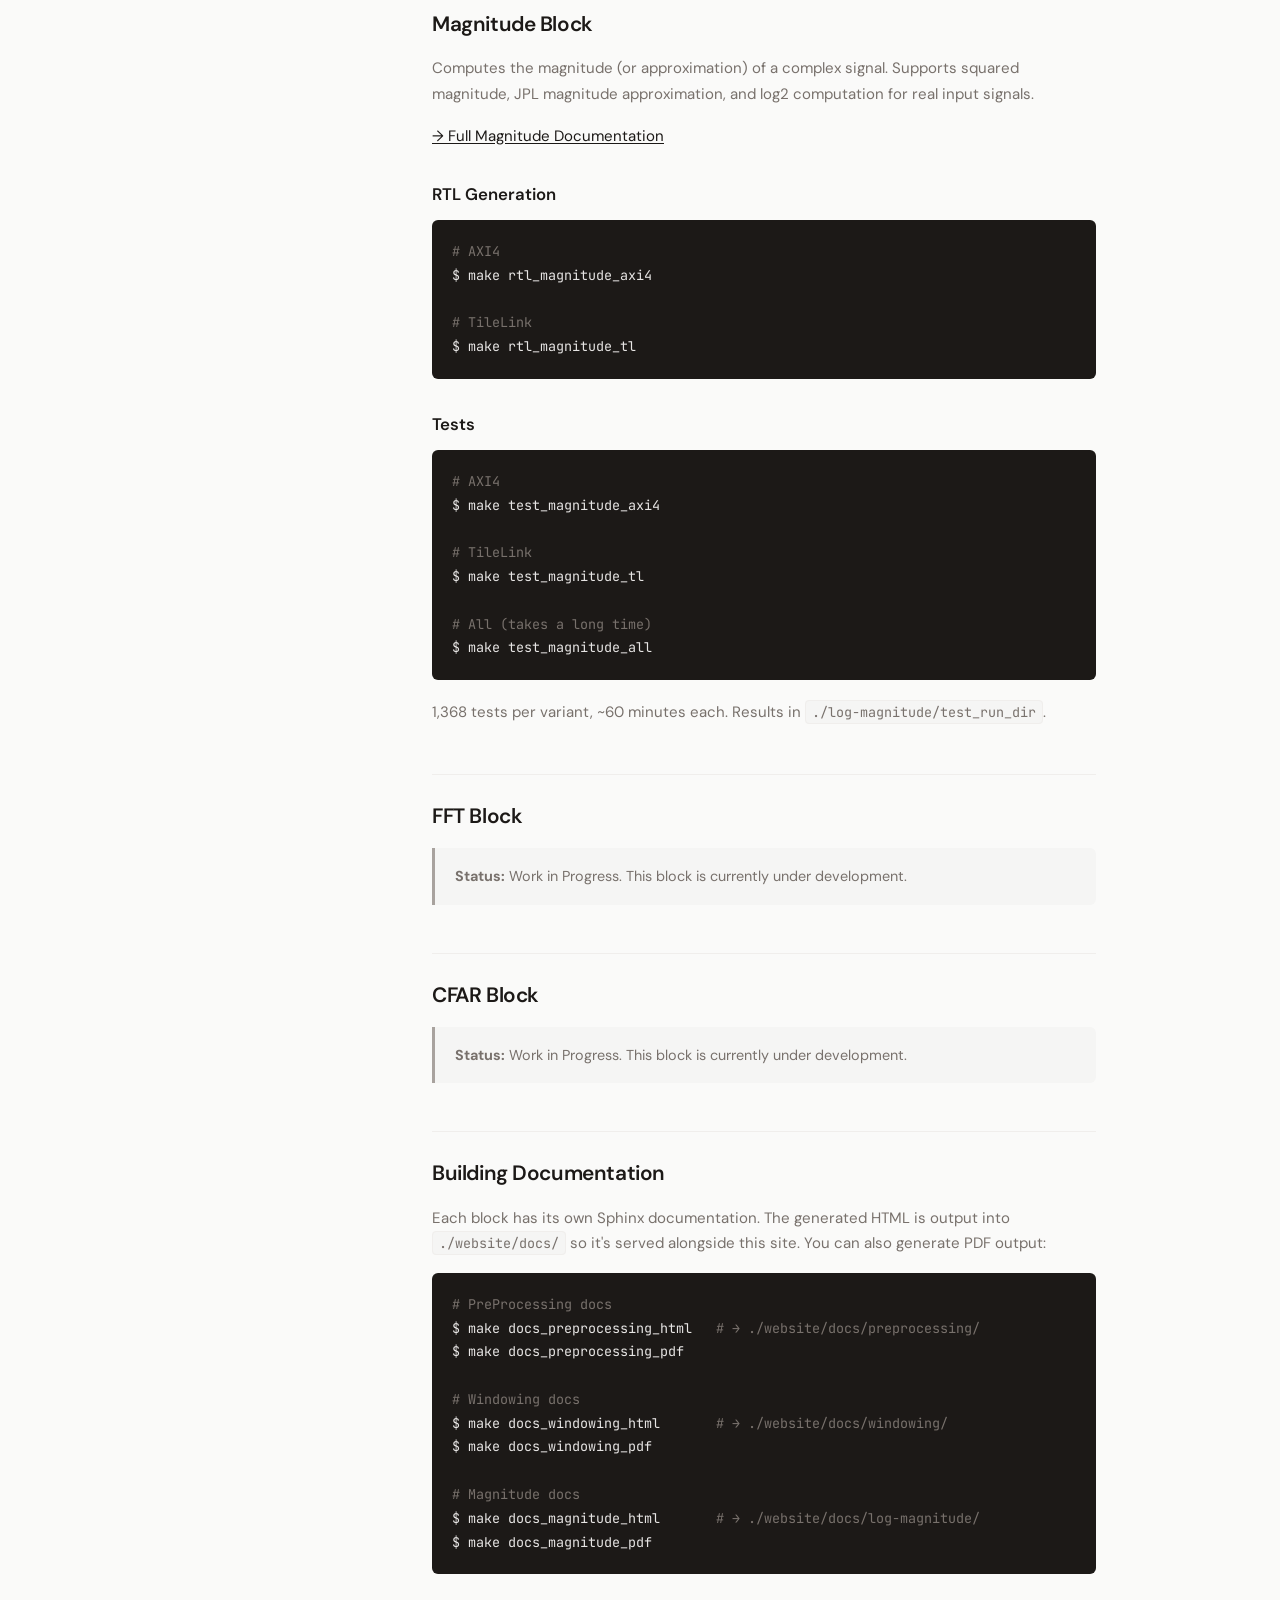
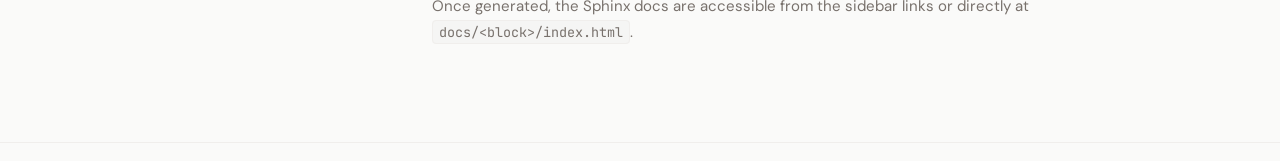
==== commit 8e3d9d97: "Split news and docs sections so they can be added more easily later. Added comments so you can know " ====
--- a/website/docs.html
+++ b/website/docs.html
@@ -3,7 +3,8 @@
 <head>
   <meta charset="UTF-8">
   <meta name="viewport" content="width=device-width, initial-scale=1.0">
-  <title>Docs — OPERA-DSP</title>
+  <title>Docs - OPERA-DSP</title>
+  <meta name="description" content="Documentation for OPERA-DSP IP cores - setup, dependencies, and usage guides for PreProcessing, Windowing, Magnitude, FFT, and CFAR blocks.">
   <link rel="preconnect" href="https://fonts.googleapis.com">
   <link href="https://fonts.googleapis.com/css2?family=DM+Sans:ital,opsz,wght@0,9..40,300;0,9..40,400;0,9..40,500;0,9..40,600;0,9..40,700;1,9..40,400&family=JetBrains+Mono:wght@400;500&display=swap" rel="stylesheet">
   <link rel="stylesheet" href="style.css">
@@ -11,269 +12,17 @@
 </head>
 <body>
 
-  <nav class="nav">
-    <div class="nav-inner">
-      <a href="index.html" class="nav-logo">
-        <img src="images/logo-light.svg" alt="OPERA-DSP" height="28" class="logo-light">
-        <img src="images/logo-dark.svg" alt="OPERA-DSP" height="28" class="logo-dark">
-      </a>
-      <div class="nav-links">
-        <a href="docs.html">Docs</a>
-        <a href="news.html">News</a>
-        <a href="https://github.com/opera-platform/opera-dsp" target="_blank" class="nav-github">
-          <svg width="18" height="18" viewBox="0 0 24 24" fill="currentColor"><path d="M12 0c-6.626 0-12 5.373-12 12 0 5.302 3.438 9.8 8.207 11.387.599.111.793-.261.793-.577v-2.234c-3.338.726-4.033-1.416-4.033-1.416-.546-1.387-1.333-1.756-1.333-1.756-1.089-.745.083-.729.083-.729 1.205.084 1.839 1.237 1.839 1.237 1.07 1.834 2.807 1.304 3.492.997.107-.775.418-1.305.762-1.604-2.665-.305-5.467-1.334-5.467-5.931 0-1.311.469-2.381 1.236-3.221-.124-.303-.535-1.524.117-3.176 0 0 1.008-.322 3.301 1.23.957-.266 1.983-.399 3.003-.404 1.02.005 2.047.138 3.006.404 2.291-1.552 3.297-1.23 3.297-1.23.653 1.653.242 2.874.118 3.176.77.84 1.235 1.911 1.235 3.221 0 4.609-2.807 5.624-5.479 5.921.43.372.823 1.102.823 2.222v3.293c0 .319.192.694.801.576 4.765-1.589 8.199-6.086 8.199-11.386 0-6.627-5.373-12-12-12z"/></svg>
-          GitHub
-        </a>
-        <button class="theme-toggle" onclick="toggleTheme()" aria-label="Toggle theme">
-          <svg class="icon-moon" width="18" height="18" viewBox="0 0 24 24" fill="none" stroke="currentColor" stroke-width="2"><path d="M21 12.79A9 9 0 1111.21 3 7 7 0 0021 12.79z"/></svg>
-          <svg class="icon-sun" width="18" height="18" viewBox="0 0 24 24" fill="none" stroke="currentColor" stroke-width="2"><circle cx="12" cy="12" r="5"/><line x1="12" y1="1" x2="12" y2="3"/><line x1="12" y1="21" x2="12" y2="23"/><line x1="4.22" y1="4.22" x2="5.64" y2="5.64"/><line x1="18.36" y1="18.36" x2="19.78" y2="19.78"/><line x1="1" y1="12" x2="3" y2="12"/><line x1="21" y1="12" x2="23" y2="12"/><line x1="4.22" y1="19.78" x2="5.64" y2="18.36"/><line x1="18.36" y1="5.64" x2="19.78" y2="4.22"/></svg>
-        </button>
-      </div>
-      <button class="nav-toggle" aria-label="Menu">
-        <span></span><span></span>
-      </button>
-    </div>
-  </nav>
+  <div id="nav-placeholder"></div>
 
-  <div class="mobile-menu">
-    <a href="docs.html">Docs</a>
-    <a href="news.html">News</a>
-    <a href="https://github.com/opera-platform/opera-dsp" target="_blank">GitHub</a>
+  <div class="docs-layout">
+    <aside class="docs-sidebar" id="docs-sidebar"></aside>
+    <main class="docs-content" id="docs-content"></main>
   </div>
 
-  <div class="docs-layout">
-    <aside class="docs-sidebar">
-      <div class="docs-sidebar-group">
-        <div class="docs-sidebar-label">Getting Started</div>
-        <a href="#overview" class="active">Overview</a>
-        <a href="#dependencies">Dependencies</a>
-        <a href="#standalone">Standalone Setup</a>
-      </div>
-      <div class="docs-sidebar-group">
-        <div class="docs-sidebar-label">IP Cores</div>
-        <a href="#preprocessing">PreProcessing</a>
-        <a href="#windowing">Windowing</a>
-        <a href="#magnitude">Magnitude</a>
-        <a href="#fft">FFT</a>
-        <a href="#cfar">CFAR</a>
-      </div>
-      <div class="docs-sidebar-group">
-        <div class="docs-sidebar-label">Sphinx Docs</div>
-        <a href="docs/preprocessing/index.html">PreProcessing</a>
-        <a href="docs/windowing/index.html">Windowing</a>
-        <a href="docs/log-magnitude/index.html">Magnitude</a>
-      </div>
-      <div class="docs-sidebar-group">
-        <div class="docs-sidebar-label">Resources</div>
-        <a href="#documentation">Building Docs</a>
-      </div>
-    </aside>
+  <div id="footer-placeholder"></div>
 
-    <main class="docs-content">
-      <h1 id="overview">Overview</h1>
-      <p>
-        OPERA-DSP is an open-source FMCW radar DSP hardware library. It provides essential IP cores
-        for radar signal processing, including windowing functions, FFT, magnitude computation,
-        and CFAR detection — all built with <a href="https://www.chisel-lang.org/" target="_blank">Chisel</a>.
-      </p>
-
-      <div class="callout">
-        <p><strong>Language breakdown:</strong> Scala 96.9% · Makefile 2.7% · Verilog 0.4%</p>
-      </div>
-
-      <p>
-        Each block supports both AXI4 and TileLink interfaces and can be used standalone or
-        integrated into a larger SoC design. Generated SystemVerilog output is placed in the
-        <code>./rtl</code> directory.
-      </p>
-
-      <h2 id="dependencies">Dependencies</h2>
-
-      <h3>OpenJDK &amp; SBT</h3>
-      <p>OPERA-DSP is based on Chisel. You'll need SBT and OpenJDK installed:</p>
-      <pre><code><span class="cm"># Install OpenJDK on Debian/Ubuntu</span>
-$ sudo apt install openjdk-17-jdk</code></pre>
-      <p>For SBT installation, follow the <a href="https://www.scala-sbt.org/1.x/docs/Installing-sbt-on-Linux.html" target="_blank">official SBT guide</a>.</p>
-
-      <h3>Git</h3>
-      <pre><code>$ sudo apt install git</code></pre>
-
-      <h3>OSS CAD Suite</h3>
-      <p>
-        To run tests, you'll need open-source tools like Verilator. The easiest way to install them
-        is via the <a href="https://github.com/YosysHQ/oss-cad-suite-build" target="_blank">OSS CAD Suite</a>
-        from YosysHQ. Download the release for your system and add it to your PATH.
-      </p>
-
-      <h3>Sphinx (for documentation)</h3>
-      <pre><code><span class="cm"># Install Sphinx and the RTD theme</span>
-$ pip install sphinx sphinx_rtd_theme
-
-<span class="cm"># For PDF output, install TeX Live</span>
-$ sudo apt install texlive-base texlive-latex-recommended \
-    texlive-latex-extra texlive-fonts-recommended</code></pre>
-
-      <h2 id="standalone">Standalone Setup</h2>
-      <p>
-        When using OPERA-DSP as a standalone project, clone the required submodules.
-        These include <strong>rocket-chip</strong>, <strong>dsptools</strong>, and <strong>rocket-dsp-utils</strong>:
-      </p>
-      <pre><code><span class="cm"># From the project root</span>
-$ make clone_dependencies</code></pre>
-      <p>This clones all submodules into the <code>./dependencies</code> folder.</p>
-
-      <h2 id="preprocessing">PreProcessing Block</h2>
-      <p>
-        The PreProcessing block formats raw ADC data from the FMCW radar sensor, ensuring
-        compatibility with subsequent DSP blocks.
-      </p>
-      <p>
-        <a href="docs/preprocessing/index.html">→ Full PreProcessing Documentation</a>
-      </p>
-
-      <h3>RTL Generation</h3>
-      <pre><code><span class="cm"># AXI4 variant</span>
-$ make rtl_preprocessing_axi4
-
-<span class="cm"># TileLink variant</span>
-$ make rtl_preprocessing_tl</code></pre>
-      <p>Generated SystemVerilog will be in <code>./rtl</code>.</p>
-
-      <h3>Tests</h3>
-      <pre><code>$ make test_preprocessing</code></pre>
-      <p>
-        By default, 4,884 tests will run (approximately 2 hours). Results go to <code>./test_run_dir</code>.
-        To reduce the number of tests, modify parameters in
-        <code>PreProcessingSpec.scala</code>.
-      </p>
-
-      <h2 id="windowing">Windowing Block</h2>
-      <p>
-        A windowing function applied before FFT to reduce spectral leakage in the frequency spectrum.
-      </p>
-      <p>
-        <a href="docs/windowing/index.html">→ Full Windowing Documentation</a>
-      </p>
-
-      <h3>RTL Generation</h3>
-      <pre><code><span class="cm"># AXI4</span>
-$ make rtl_windowing_axi4
-
-<span class="cm"># TileLink</span>
-$ make rtl_windowing_tl</code></pre>
-
-      <h3>Tests</h3>
-      <pre><code><span class="cm"># AXI4 only</span>
-$ make test_windowing_axi4
-
-<span class="cm"># TileLink only</span>
-$ make test_windowing_tl
-
-<span class="cm"># Both variants</span>
-$ make test_windowing_all</code></pre>
-      <p>
-        672 tests per variant, ~30 minutes each. Modify <code>WindowingAXI4Spec.scala</code>
-        or <code>WindowingTLSpec.scala</code> to adjust.
-      </p>
-
-      <h2 id="magnitude">Magnitude Block</h2>
-      <p>
-        Computes the magnitude (or approximation) of a complex signal. Supports squared magnitude,
-        JPL magnitude approximation, and log2 computation for real input signals.
-      </p>
-      <p>
-        <a href="docs/log-magnitude/index.html">→ Full Magnitude Documentation</a>
-      </p>
-
-      <h3>RTL Generation</h3>
-      <pre><code><span class="cm"># AXI4</span>
-$ make rtl_magnitude_axi4
-
-<span class="cm"># TileLink</span>
-$ make rtl_magnitude_tl</code></pre>
-
-      <h3>Tests</h3>
-      <pre><code><span class="cm"># AXI4</span>
-$ make test_magnitude_axi4
-
-<span class="cm"># TileLink</span>
-$ make test_magnitude_tl
-
-<span class="cm"># All (takes a long time)</span>
-$ make test_magnitude_all</code></pre>
-      <p>
-        1,368 tests per variant, ~60 minutes each. Results in <code>./log-magnitude/test_run_dir</code>.
-      </p>
-
-      <h2 id="fft">FFT Block</h2>
-      <div class="callout">
-        <p><strong>Status:</strong> Work in Progress. This block is currently under development.</p>
-      </div>
-
-      <h2 id="cfar">CFAR Block</h2>
-      <div class="callout">
-        <p><strong>Status:</strong> Work in Progress. This block is currently under development.</p>
-      </div>
-
-      <h2 id="documentation">Building Documentation</h2>
-      <p>
-        Each block has its own Sphinx documentation. The generated HTML is output into
-        <code>./website/docs/</code> so it's served alongside this site. You can also generate
-        PDF output:
-      </p>
-      <pre><code><span class="cm"># PreProcessing docs</span>
-$ make docs_preprocessing_html   <span class="cm"># → ./website/docs/preprocessing/</span>
-$ make docs_preprocessing_pdf
-
-<span class="cm"># Windowing docs</span>
-$ make docs_windowing_html       <span class="cm"># → ./website/docs/windowing/</span>
-$ make docs_windowing_pdf
-
-<span class="cm"># Magnitude docs</span>
-$ make docs_magnitude_html       <span class="cm"># → ./website/docs/log-magnitude/</span>
-$ make docs_magnitude_pdf</code></pre>
-      <p>
-        Once generated, the Sphinx docs are accessible from the sidebar links or directly
-        at <code>docs/&lt;block&gt;/index.html</code>.
-      </p>
-
-    </main>
-  </div>
-
-  <footer class="footer">
-    <div class="footer-inner">
-      <div class="footer-left">
-        <img src="images/logo-light.svg" alt="OPERA-DSP" height="18" class="logo-light">
-        <img src="images/logo-dark.svg" alt="OPERA-DSP" height="18" class="logo-dark">
-      </div>
-      <div class="footer-right">
-        <a href="docs.html">Docs</a>
-        <a href="news.html">News</a>
-        <a href="https://github.com/opera-platform/opera-dsp" target="_blank">GitHub</a>
-      </div>
-    </div>
-  </footer>
-
-  <script>
-    const toggle = document.querySelector('.nav-toggle');
-    const mobileMenu = document.querySelector('.mobile-menu');
-    toggle.addEventListener('click', () => {
-      toggle.classList.toggle('active');
-      mobileMenu.classList.toggle('open');
-    });
-
-    const sections = document.querySelectorAll('[id]');
-    const sidebarLinks = document.querySelectorAll('.docs-sidebar a');
-    window.addEventListener('scroll', () => {
-      let current = '';
-      sections.forEach(s => {
-        if (window.scrollY >= s.offsetTop - 100) current = s.id;
-      });
-      sidebarLinks.forEach(a => {
-        a.classList.toggle('active', a.getAttribute('href') === '#' + current);
-      });
-    });
-  </script>
+  <script src="components.js"></script>
+  <script src="main.js"></script>
 
 </body>
 </html>
--- a/website/style.css
+++ b/website/style.css
@@ -1,7 +1,4 @@
-/* ============================================
-   OPERA-DSP — Clean Minimal Design System
-   ============================================ */
-
+/* Light theme tokens (default) */
 :root {
   --bg: #fafaf9;
   --bg-alt: #f5f5f4;
@@ -27,6 +24,7 @@
   --nav-bg: rgba(250, 250, 249, 0.85);
 }
 
+/* Dark theme overrides - applied when data-theme="dark" is set on <html> */
 [data-theme="dark"] {
   --bg: #0d1117;
   --bg-alt: #161b22;
@@ -68,22 +66,25 @@
   border-color: var(--text-tertiary);
 }
 
-/* Logo switching — default to light, switch on dark */
+/* Shows light logo by default, dark logo when dark theme is active.
+   Uses !important to override inline display styles from components.js injection. */
 .logo-dark { display: none !important; }
 .logo-light { display: inline !important; }
 
 [data-theme="dark"] .logo-dark { display: inline !important; }
 [data-theme="dark"] .logo-light { display: none !important; }
 
-/* Theme toggle icons — default to moon (switch to dark), show sun in dark mode */
+/* Theme toggle icons - shows moon icon (switch-to-dark) by default, sun icon in dark mode */
 .theme-toggle .icon-sun { display: none; }
 .theme-toggle .icon-moon { display: block; }
 
 [data-theme="dark"] .theme-toggle .icon-sun { display: block; }
 [data-theme="dark"] .theme-toggle .icon-moon { display: none; }
 
+/* Global reset */
 *, *::before, *::after { margin: 0; padding: 0; box-sizing: border-box; }
 
+/* Smooth scroll for anchor links (e.g. docs sidebar navigation) */
 html { scroll-behavior: smooth; }
 
 body {
@@ -103,7 +104,12 @@
   padding: 0 24px;
 }
 
-/* ---- Navigation ---- */
+/* Nav Placeholder (prevents layout shift before components.js loads) */
+#nav-placeholder { min-height: 60px; }
+
+/* Navigation
+   Sticky top bar with frosted-glass backdrop blur.
+   Desktop: logo + links + theme toggle inline. */
 
 .nav {
   position: sticky;
@@ -163,6 +169,7 @@
   gap: 6px;
 }
 
+/* Button - hidden on desktop, shown on mobile */
 .nav-toggle {
   display: none;
   background: none;
@@ -184,9 +191,11 @@
   transition: all 0.3s;
 }
 
+/* Animate lines into an X when menu is open */
 .nav-toggle.active span:first-child { transform: rotate(45deg) translate(2.5px, 2.5px); }
 .nav-toggle.active span:last-child { transform: rotate(-45deg) translate(2.5px, -2.5px); }
 
+/* Full-width dropdown menu for mobile, toggled via .open class */
 .mobile-menu {
   display: none;
   position: fixed;
@@ -210,12 +219,17 @@
   padding: 8px 0;
 }
 
+.mobile-menu .theme-toggle {
+  align-self: flex-start;
+  margin-top: 4px;
+}
+
 @media (max-width: 640px) {
   .nav-links { display: none; }
   .nav-toggle { display: flex; }
 }
 
-/* ---- Hero ---- */
+/* Hero, again, our "favorite" theme */
 
 .hero {
   max-width: 960px;
@@ -354,7 +368,7 @@
 
 .copy-btn:hover { color: white; }
 
-/* ---- Section Label ---- */
+/* Section Label */
 
 .section-label {
   font-size: 0.78rem;
@@ -366,7 +380,8 @@
   text-align: center;
 }
 
-/* ---- Features ---- */
+/* Features
+   3-column grid of IP core cards on index.html.  */
 
 .features {
   padding: 64px 0 80px;
@@ -429,7 +444,8 @@
   .features-grid { grid-template-columns: 1fr; }
 }
 
-/* ---- Code Section ---- */
+/* Code Section
+   Terminal-style code block with macOS-like window dots.  */
 
 .code-section {
   padding: 0 0 80px;
@@ -483,12 +499,14 @@
   color: var(--code-text);
 }
 
-.kw { color: #c084fc; }
-.str { color: #86efac; }
-.fn { color: #93c5fd; }
-.cm { color: #78716c; }
-
-/* ---- Stack / Built With Section ---- */
+/* Syntax highlighting colors for code blocks */
+.kw { color: #c084fc; }   /* keywords */
+.str { color: #86efac; }  /* strings */
+.fn { color: #93c5fd; }   /* functions */
+.cm { color: #78716c; }   /* comments */
+
+/* Stack / Built With Section
+   4-column grid listing the project's technology stack (index.html). */
 
 .stack-section {
   padding: 0 0 80px;
@@ -532,7 +550,8 @@
   .stack-grid { grid-template-columns: repeat(2, 1fr); }
 }
 
-/* ---- CTA ---- */
+/* CTA
+   Bottom call-to-action banner on index.html. Fades in on scroll. */
 
 .cta {
   text-align: center;
@@ -570,7 +589,7 @@
   flex-wrap: wrap;
 }
 
-/* ---- Footer ---- */
+/* Footer */
 
 .footer {
   border-top: 1px solid var(--border-light);
@@ -613,9 +632,7 @@
   .footer-inner { flex-direction: column; gap: 12px; }
 }
 
-/* ============================================
-   Docs Page
-   ============================================ */
+/*  Docs Page */
 
 .docs-layout {
   max-width: 960px;
@@ -742,6 +759,7 @@
   margin-bottom: 6px;
 }
 
+/* Info/status callout box - left-bordered highlight used for WIP notices etc. */
 .docs-content .callout {
   background: var(--bg-alt);
   border-left: 3px solid var(--text-tertiary);
@@ -774,9 +792,7 @@
   .docs-sidebar a { display: inline; padding: 4px 0; }
 }
 
-/* ============================================
-   News Page
-   ============================================ */
+/*  News Page  */
 
 .news-page {
   max-width: 640px;
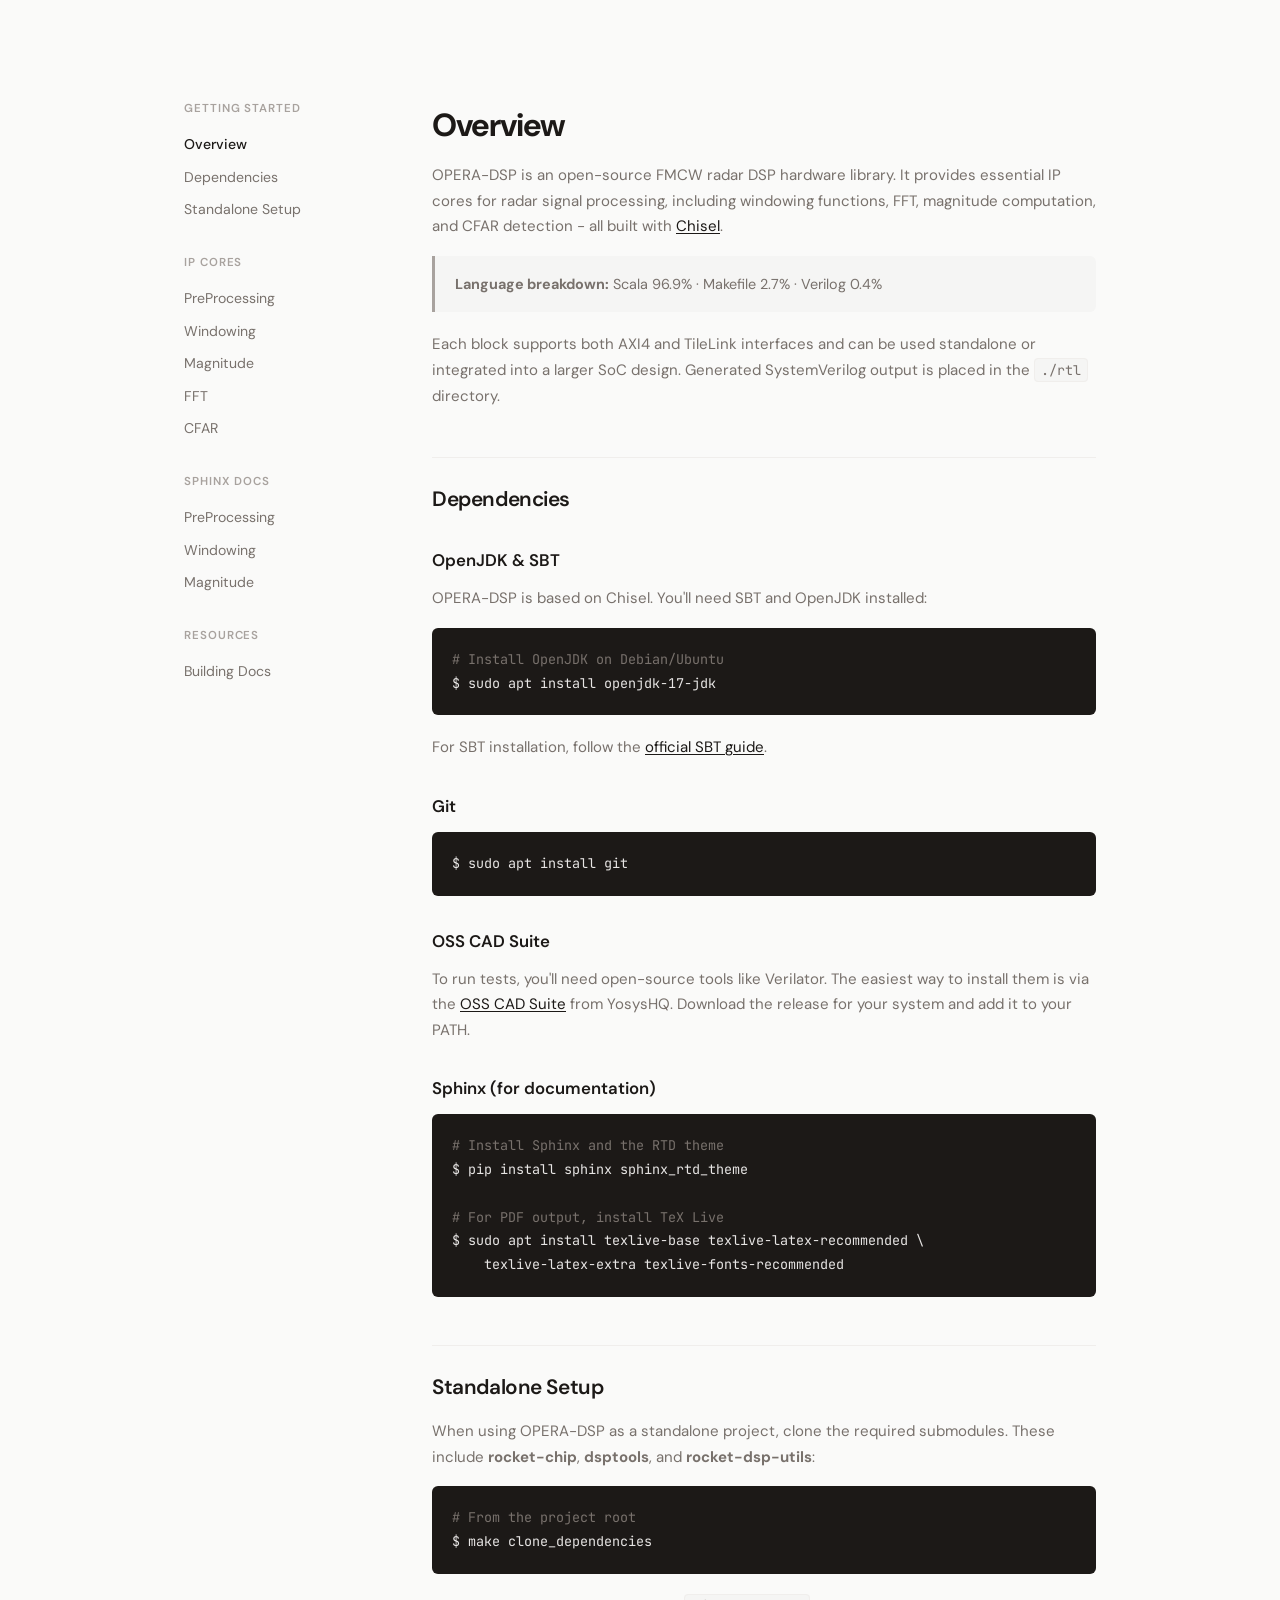
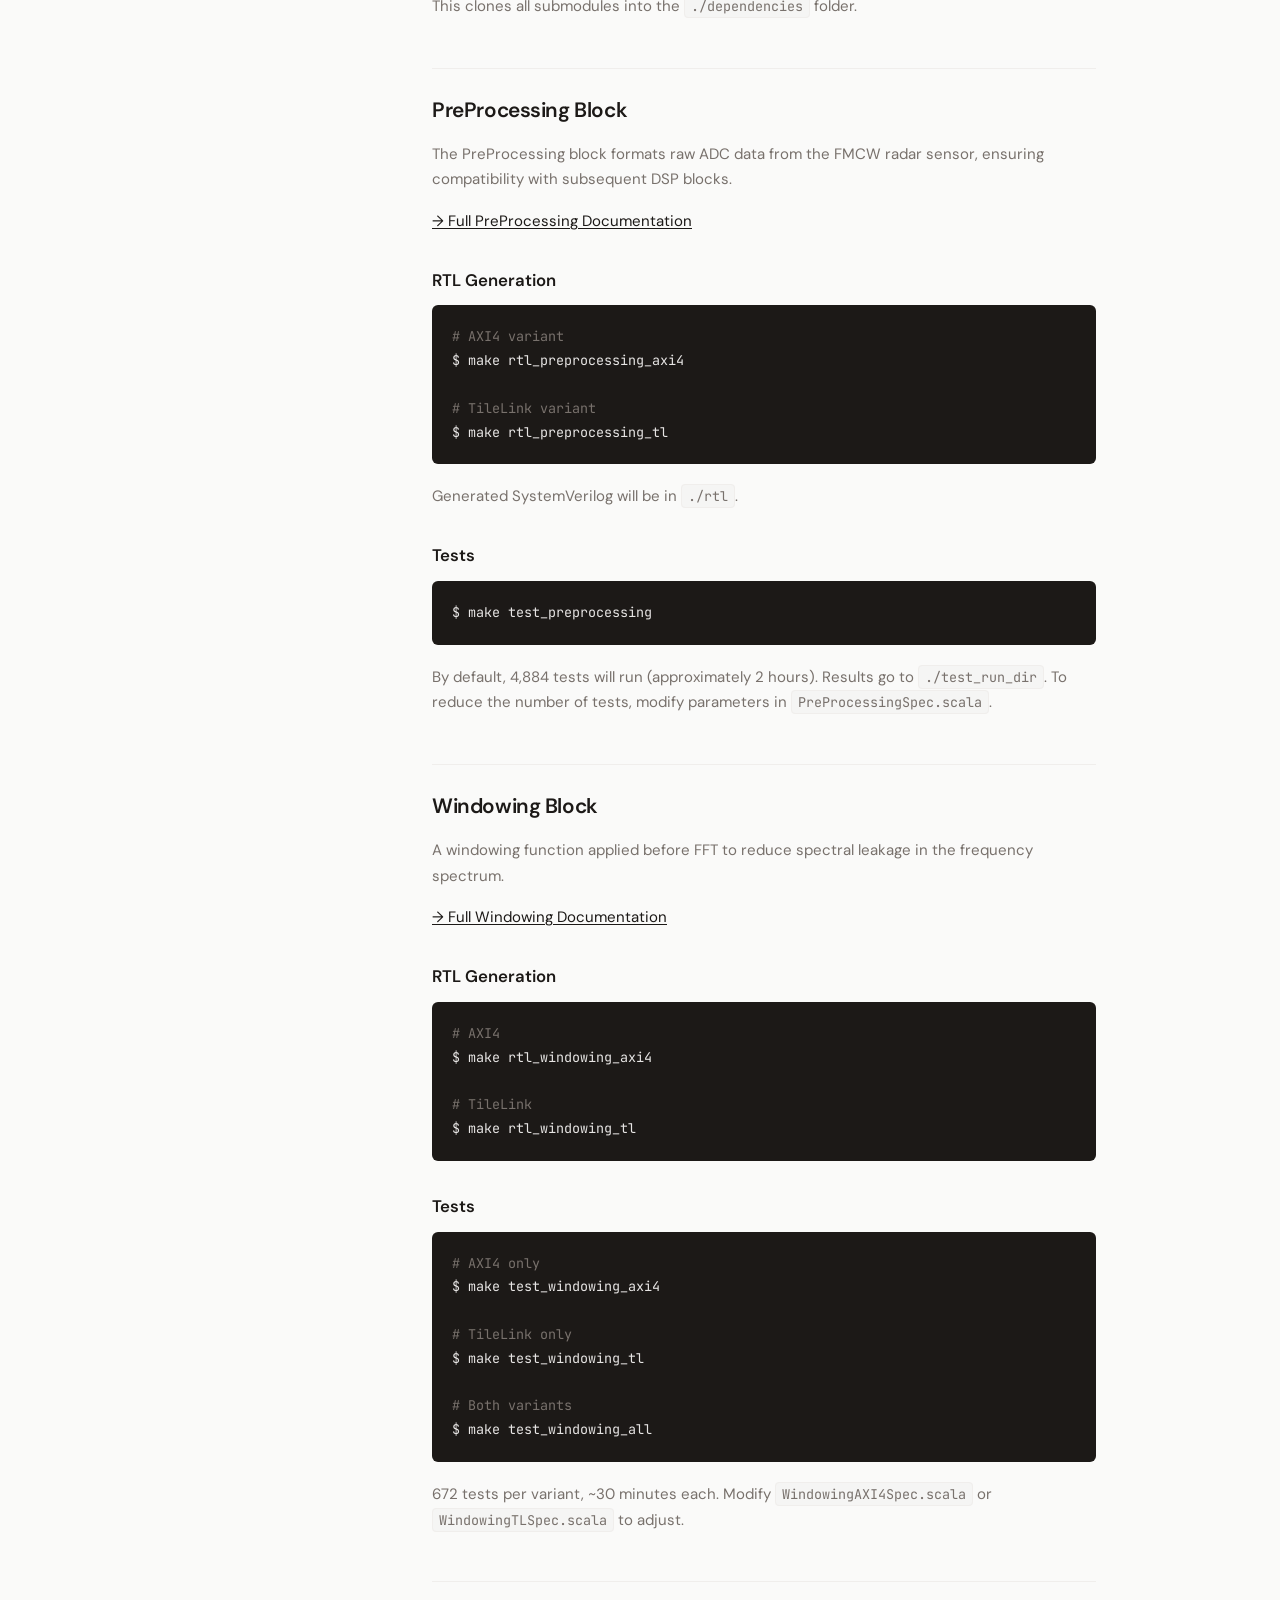
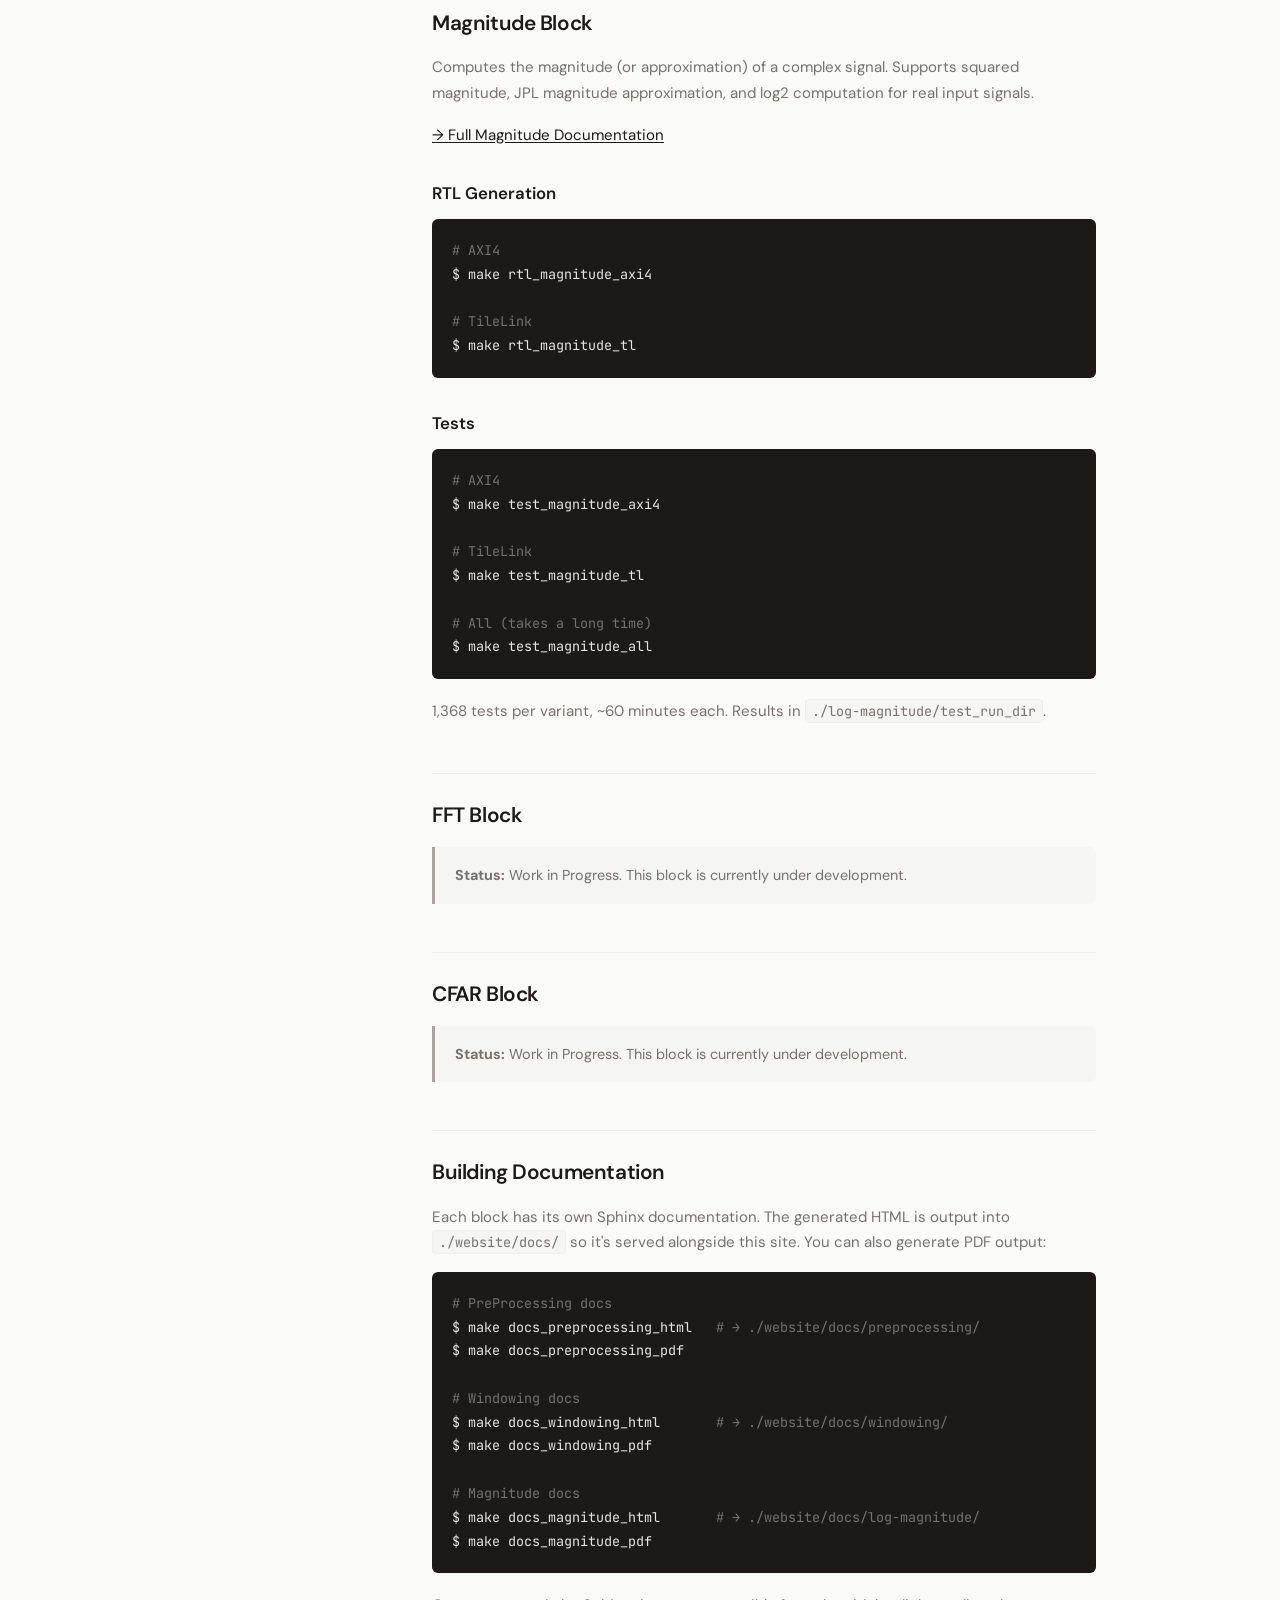
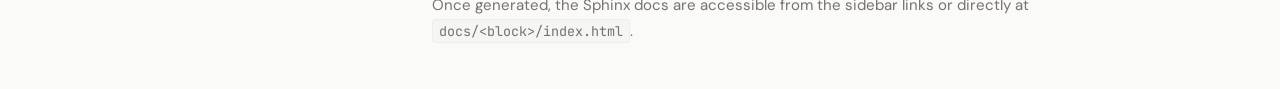
==== commit 1ef89998: "reorganize docs" ====
--- a/website/docs.html
+++ b/website/docs.html
@@ -9,13 +9,14 @@
   <link href="https://fonts.googleapis.com/css2?family=DM+Sans:ital,opsz,wght@0,9..40,300;0,9..40,400;0,9..40,500;0,9..40,600;0,9..40,700;1,9..40,400&family=JetBrains+Mono:wght@400;500&display=swap" rel="stylesheet">
   <link rel="stylesheet" href="style.css">
   <script src="theme.js"></script>
+  <script src="site-config.js"></script>
 </head>
 <body>
 
   <div id="nav-placeholder"></div>
 
   <div class="docs-layout">
-    <aside class="docs-sidebar" id="docs-sidebar"></aside>
+    <aside class="docs-sidebar" id="docs-sidebar" aria-label="Documentation navigation"></aside>
     <main class="docs-content" id="docs-content"></main>
   </div>
 
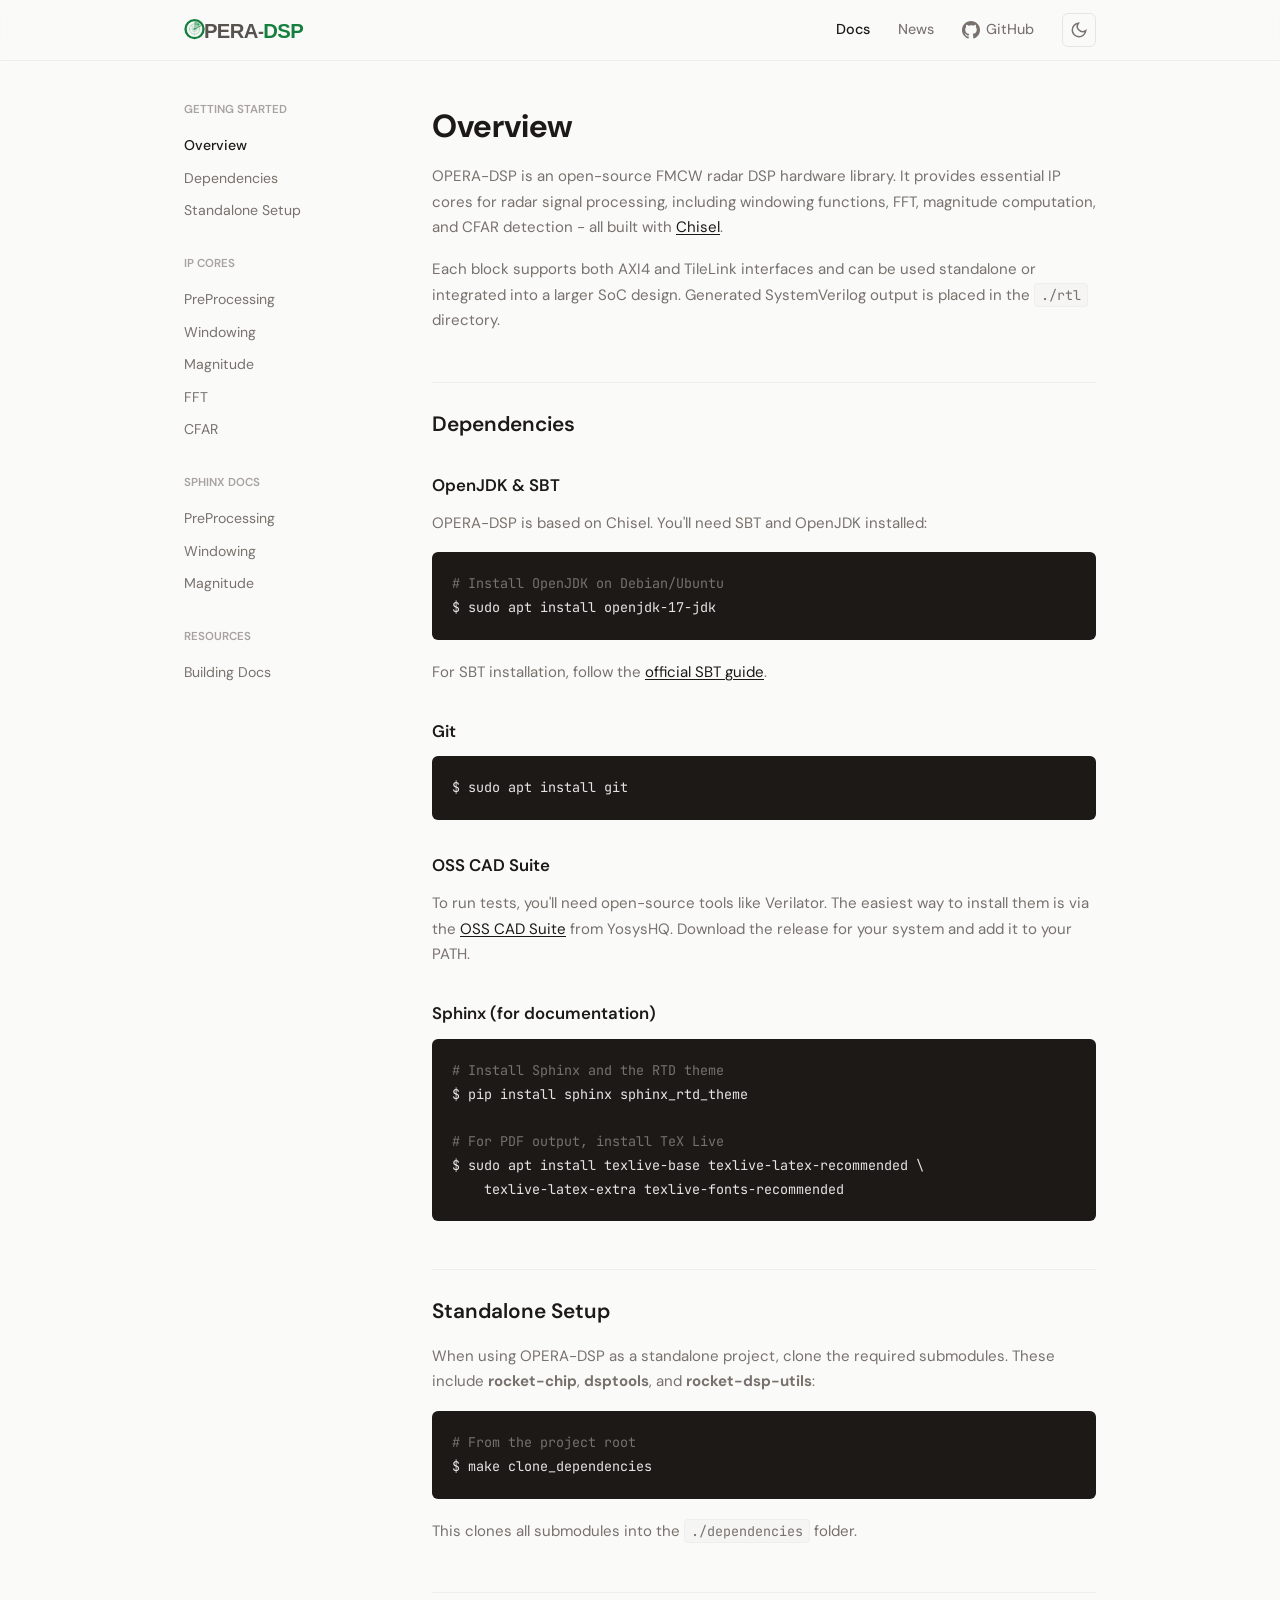
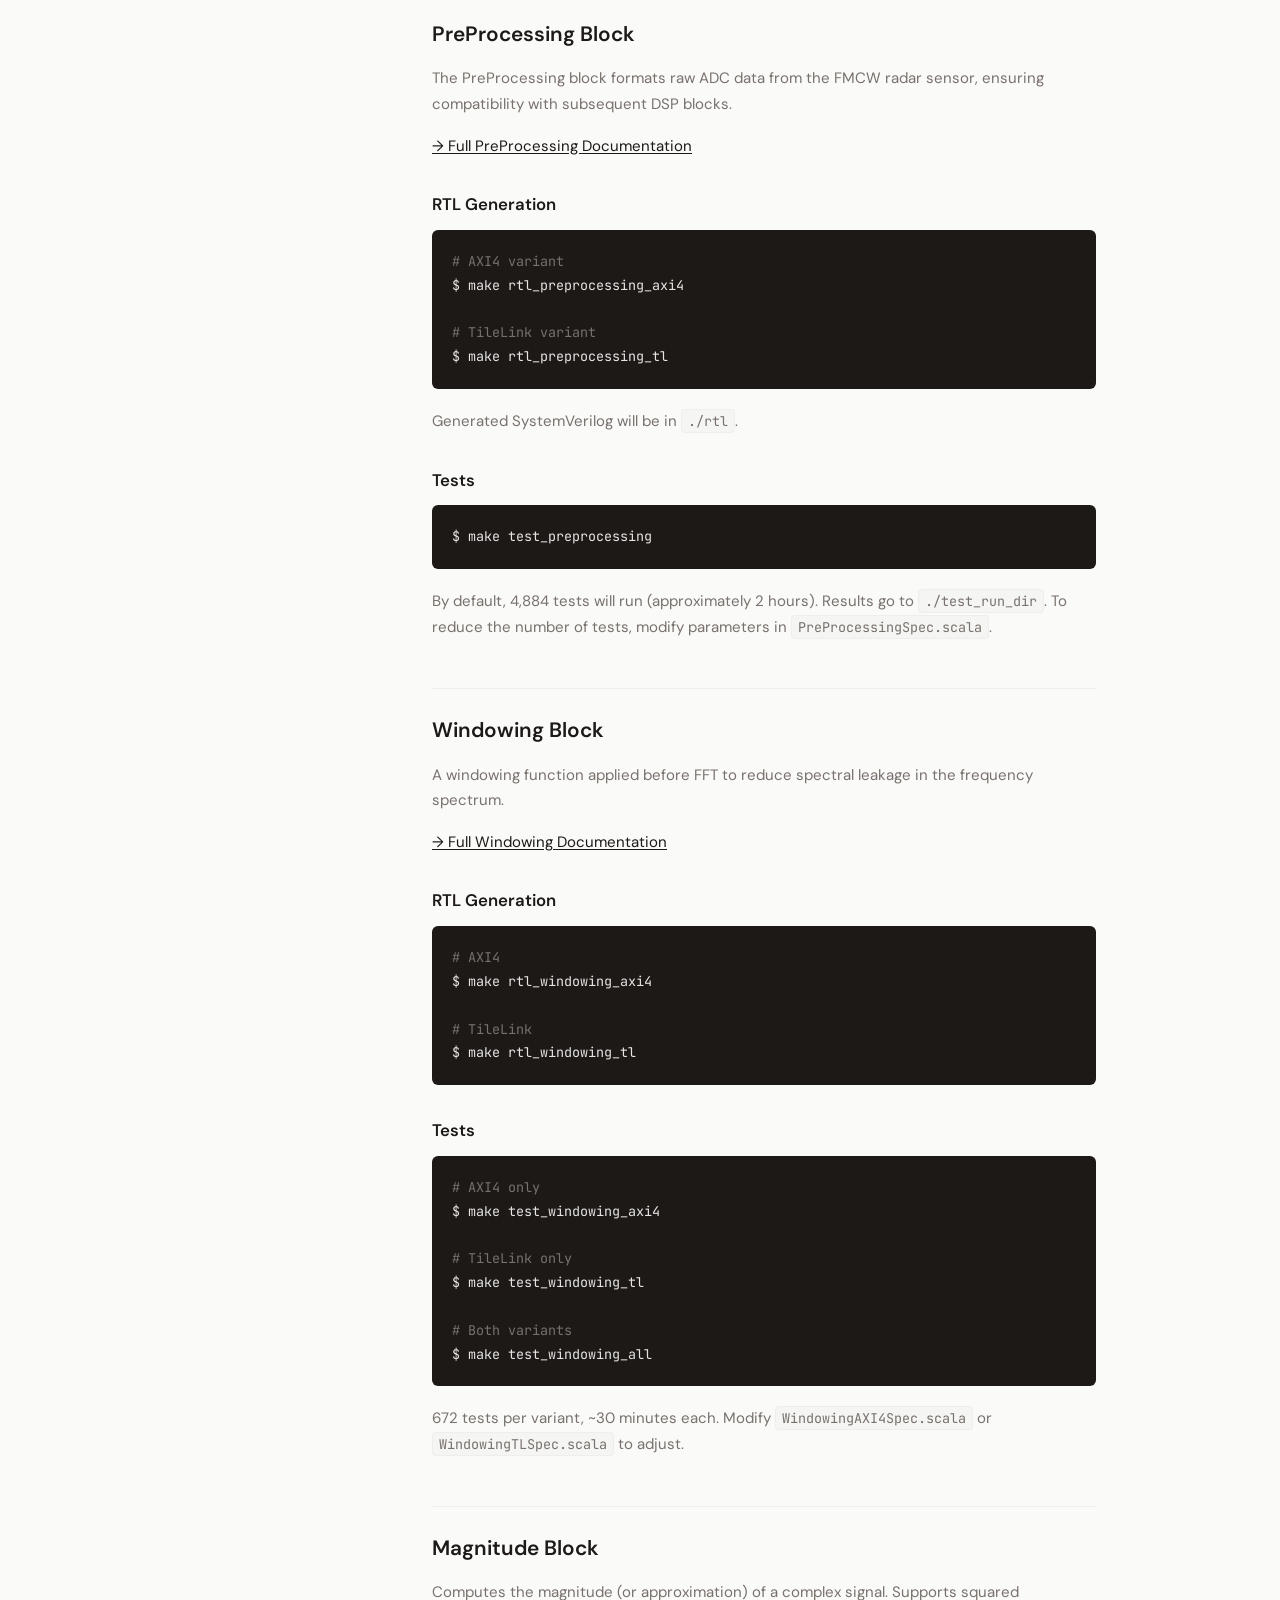
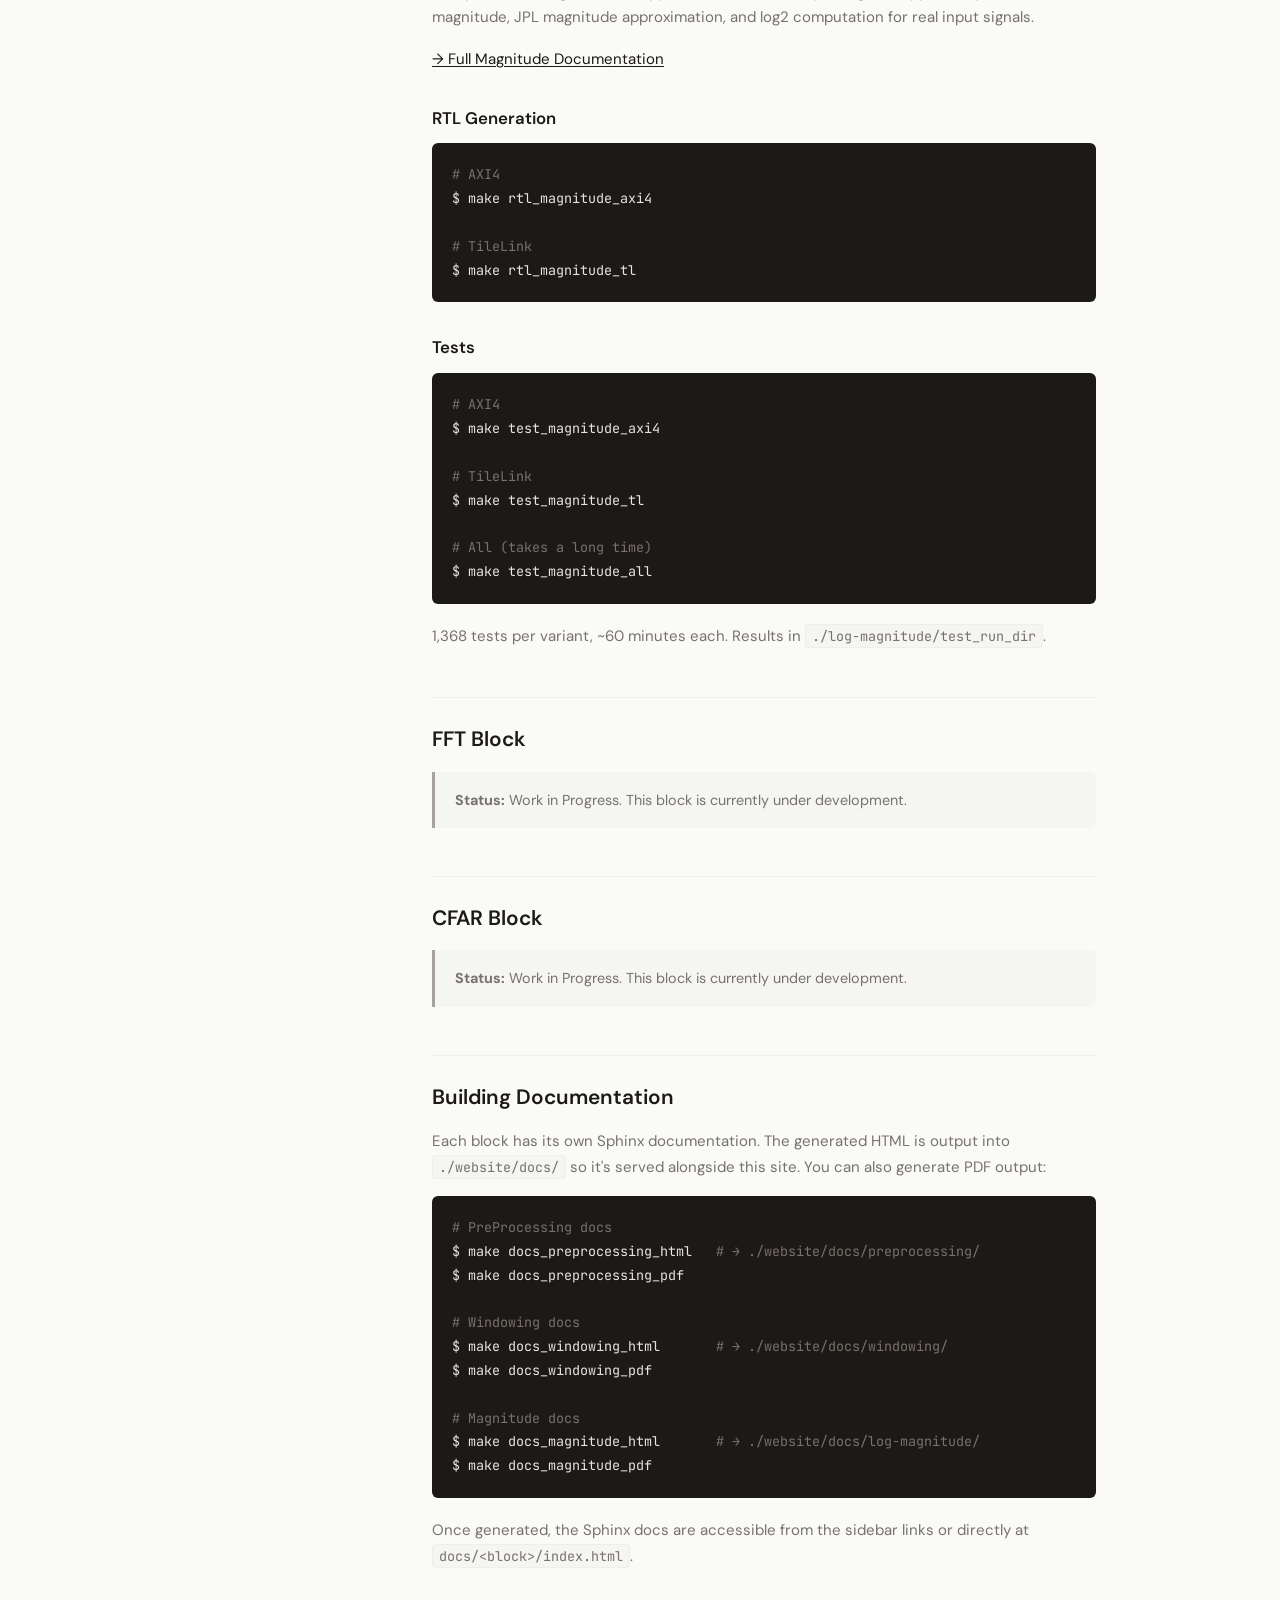
==== commit 431f63d0: "website cleanup" ====
--- a/website/docs.html
+++ b/website/docs.html
@@ -7,6 +7,7 @@
   <meta name="description" content="Documentation for OPERA-DSP IP cores - setup, dependencies, and usage guides for PreProcessing, Windowing, Magnitude, FFT, and CFAR blocks.">
   <link rel="preconnect" href="https://fonts.googleapis.com">
   <link href="https://fonts.googleapis.com/css2?family=DM+Sans:ital,opsz,wght@0,9..40,300;0,9..40,400;0,9..40,500;0,9..40,600;0,9..40,700;1,9..40,400&family=JetBrains+Mono:wght@400;500&display=swap" rel="stylesheet">
+  <link rel="icon" href="images/logo-light.svg" type="image/svg+xml">
   <link rel="stylesheet" href="style.css">
   <script src="theme.js"></script>
   <script src="site-config.js"></script>
--- a/website/style.css
+++ b/website/style.css
@@ -8,9 +8,6 @@
   --text: #1c1917;
   --text-secondary: #78716c;
   --text-tertiary: #a8a29e;
-  --accent: #1c1917;
-  --accent-soft: #292524;
-  --accent-bg: #f5f5f4;
   --btn-bg: #1c1917;
   --btn-text: #ffffff;
   --btn-hover: #292524;
@@ -22,6 +19,7 @@
   --font: 'DM Sans', -apple-system, sans-serif;
   --mono: 'JetBrains Mono', monospace;
   --nav-bg: rgba(250, 250, 249, 0.85);
+  --focus-ring: rgba(22, 163, 74, 0.28);
 }
 
 /* Dark theme overrides - applied when data-theme="dark" is set on <html> */
@@ -34,9 +32,6 @@
   --text: #e6edf3;
   --text-secondary: #8b949e;
   --text-tertiary: #6e7681;
-  --accent: #e6edf3;
-  --accent-soft: #c9d1d9;
-  --accent-bg: #161b22;
   --btn-bg: #16a34a;
   --btn-text: #0d1117;
   --btn-hover: #15803d;
@@ -44,6 +39,7 @@
   --code-text: #e6edf3;
   --green: #4ade80;
   --nav-bg: rgba(13, 17, 23, 0.85);
+  --focus-ring: rgba(74, 222, 128, 0.24);
 }
 
 /* Theme toggle button */
@@ -66,13 +62,12 @@
   border-color: var(--text-tertiary);
 }
 
-/* Shows light logo by default, dark logo when dark theme is active.
-   Uses !important to override inline display styles from components.js injection. */
-.logo-dark { display: none !important; }
-.logo-light { display: inline !important; }
-
-[data-theme="dark"] .logo-dark { display: inline !important; }
-[data-theme="dark"] .logo-light { display: none !important; }
+/* Shows light logo by default, dark logo when dark theme is active. */
+.logo-dark { display: none; }
+.logo-light { display: inline; }
+
+[data-theme="dark"] .logo-dark { display: inline; }
+[data-theme="dark"] .logo-light { display: none; }
 
 /* Theme toggle icons - shows moon icon (switch-to-dark) by default, sun icon in dark mode */
 .theme-toggle .icon-sun { display: none; }
@@ -86,6 +81,16 @@
 
 /* Smooth scroll for anchor links (e.g. docs sidebar navigation) */
 html { scroll-behavior: smooth; }
+
+@media (prefers-reduced-motion: reduce) {
+  html { scroll-behavior: auto; }
+
+  *, *::before, *::after {
+    animation-duration: 0.01ms !important;
+    animation-iteration-count: 1 !important;
+    transition-duration: 0.01ms !important;
+  }
+}
 
 body {
   font-family: var(--font);
@@ -97,6 +102,13 @@
 }
 
 a { color: var(--text); }
+
+a:focus-visible,
+button:focus-visible {
+  outline: 2px solid var(--green);
+  outline-offset: 3px;
+  box-shadow: 0 0 0 4px var(--focus-ring);
+}
 
 .container {
   max-width: 960px;
@@ -139,12 +151,6 @@
   display: flex;
   align-items: center;
   gap: 6px;
-  letter-spacing: -0.01em;
-}
-
-.logo-icon {
-  font-size: 1.2rem;
-  color: var(--text);
 }
 
 .nav-links {
@@ -163,13 +169,20 @@
 
 .nav-links a:hover { color: var(--text); }
 
+.nav-links a[aria-current="page"],
+.mobile-menu a[aria-current="page"],
+.footer-right a[aria-current="page"] {
+  color: var(--text);
+  font-weight: 500;
+}
+
 .nav-github {
-  display: flex !important;
+  display: flex;
   align-items: center;
   gap: 6px;
 }
 
-/* Button - hidden on desktop, shown on mobile */
+/* Mobile menu button */
 .nav-toggle {
   display: none;
   background: none;
@@ -210,6 +223,7 @@
   z-index: 99;
 }
 
+.mobile-menu[hidden] { display: none !important; }
 .mobile-menu.open { display: flex; }
 
 .mobile-menu a {
@@ -229,7 +243,7 @@
   .nav-toggle { display: flex; }
 }
 
-/* Hero, again, our "favorite" theme */
+/* Hero */
 
 .hero {
   max-width: 960px;
@@ -248,14 +262,12 @@
   padding: 5px 14px;
   border-radius: 100px;
   margin-bottom: 28px;
-  letter-spacing: 0.02em;
-}
-
-.hero h1 {
-  font-size: clamp(2.2rem, 5vw, 3.4rem);
+}
+
+.hero-tagline {
+  font-size: 3.2rem;
   font-weight: 700;
   line-height: 1.12;
-  letter-spacing: -0.035em;
   margin-bottom: 20px;
   color: var(--text);
 }
@@ -269,15 +281,6 @@
 .hero-logo img {
   max-width: 100%;
   height: auto;
-}
-
-.hero-tagline {
-  font-size: clamp(1.4rem, 3vw, 2rem);
-  font-weight: 600;
-  line-height: 1.25;
-  letter-spacing: -0.025em;
-  margin-bottom: 20px;
-  color: var(--text-secondary);
 }
 
 .hero-accent {
@@ -351,7 +354,6 @@
   font-family: var(--mono);
   font-size: 0.8rem;
   color: var(--code-text);
-  letter-spacing: -0.01em;
   white-space: nowrap;
 }
 
@@ -366,7 +368,28 @@
   flex-shrink: 0;
 }
 
-.copy-btn:hover { color: white; }
+.copy-btn:hover { color: var(--code-text); }
+
+@media (max-width: 640px) {
+  .hero {
+    padding: 56px 20px 48px;
+  }
+
+  .hero-tagline {
+    font-size: 2.15rem;
+  }
+
+  .hero-install {
+    width: 100%;
+    max-width: 360px;
+  }
+
+  .hero-install code {
+    white-space: normal;
+    word-break: break-word;
+    text-align: left;
+  }
+}
 
 /* Section Label */
 
@@ -374,7 +397,6 @@
   font-size: 0.78rem;
   font-weight: 600;
   text-transform: uppercase;
-  letter-spacing: 0.08em;
   color: var(--text-tertiary);
   margin-bottom: 32px;
   text-align: center;
@@ -422,7 +444,6 @@
   font-size: 0.95rem;
   font-weight: 600;
   margin-bottom: 8px;
-  letter-spacing: -0.01em;
 }
 
 .feature-card p {
@@ -499,10 +520,7 @@
   color: var(--code-text);
 }
 
-/* Syntax highlighting colors for code blocks */
-.kw { color: #c084fc; }   /* keywords */
-.str { color: #86efac; }  /* strings */
-.fn { color: #93c5fd; }   /* functions */
+/* Syntax highlighting color used by the hand-authored command examples. */
 .cm { color: #78716c; }   /* comments */
 
 /* Stack / Built With Section
@@ -538,7 +556,6 @@
   font-size: 0.92rem;
   font-weight: 600;
   margin-bottom: 4px;
-  letter-spacing: -0.01em;
 }
 
 .stack-item span {
@@ -572,7 +589,6 @@
 .cta h2 {
   font-size: 1.8rem;
   font-weight: 700;
-  letter-spacing: -0.03em;
   margin-bottom: 10px;
 }
 
@@ -612,8 +628,6 @@
   align-items: center;
   gap: 6px;
 }
-
-.footer-sep { opacity: 0.4; }
 
 .footer-right {
   display: flex;
@@ -657,7 +671,6 @@
   font-size: 0.72rem;
   font-weight: 600;
   text-transform: uppercase;
-  letter-spacing: 0.08em;
   color: var(--text-tertiary);
   margin-bottom: 10px;
 }
@@ -683,18 +696,20 @@
 .docs-content h1 {
   font-size: 2rem;
   font-weight: 700;
-  letter-spacing: -0.03em;
   margin-bottom: 12px;
 }
 
 .docs-content h2 {
   font-size: 1.3rem;
   font-weight: 600;
-  letter-spacing: -0.02em;
   margin-top: 48px;
   margin-bottom: 16px;
   padding-top: 24px;
   border-top: 1px solid var(--border-light);
+}
+
+.docs-content [id] {
+  scroll-margin-top: 88px;
 }
 
 .docs-content h3 {
@@ -803,7 +818,6 @@
 .news-page > h1 {
   font-size: 2rem;
   font-weight: 700;
-  letter-spacing: -0.03em;
   margin-bottom: 8px;
 }
 
@@ -823,14 +837,12 @@
   font-weight: 500;
   color: var(--text-tertiary);
   text-transform: uppercase;
-  letter-spacing: 0.04em;
   margin-bottom: 8px;
 }
 
 .news-item h2 {
   font-size: 1.2rem;
   font-weight: 600;
-  letter-spacing: -0.02em;
   margin-bottom: 8px;
 }
 
@@ -861,3 +873,8 @@
   border-radius: 100px;
   margin-top: 12px;
 }
+
+.page-status {
+  color: var(--text-tertiary);
+  font-size: 0.94rem;
+}
